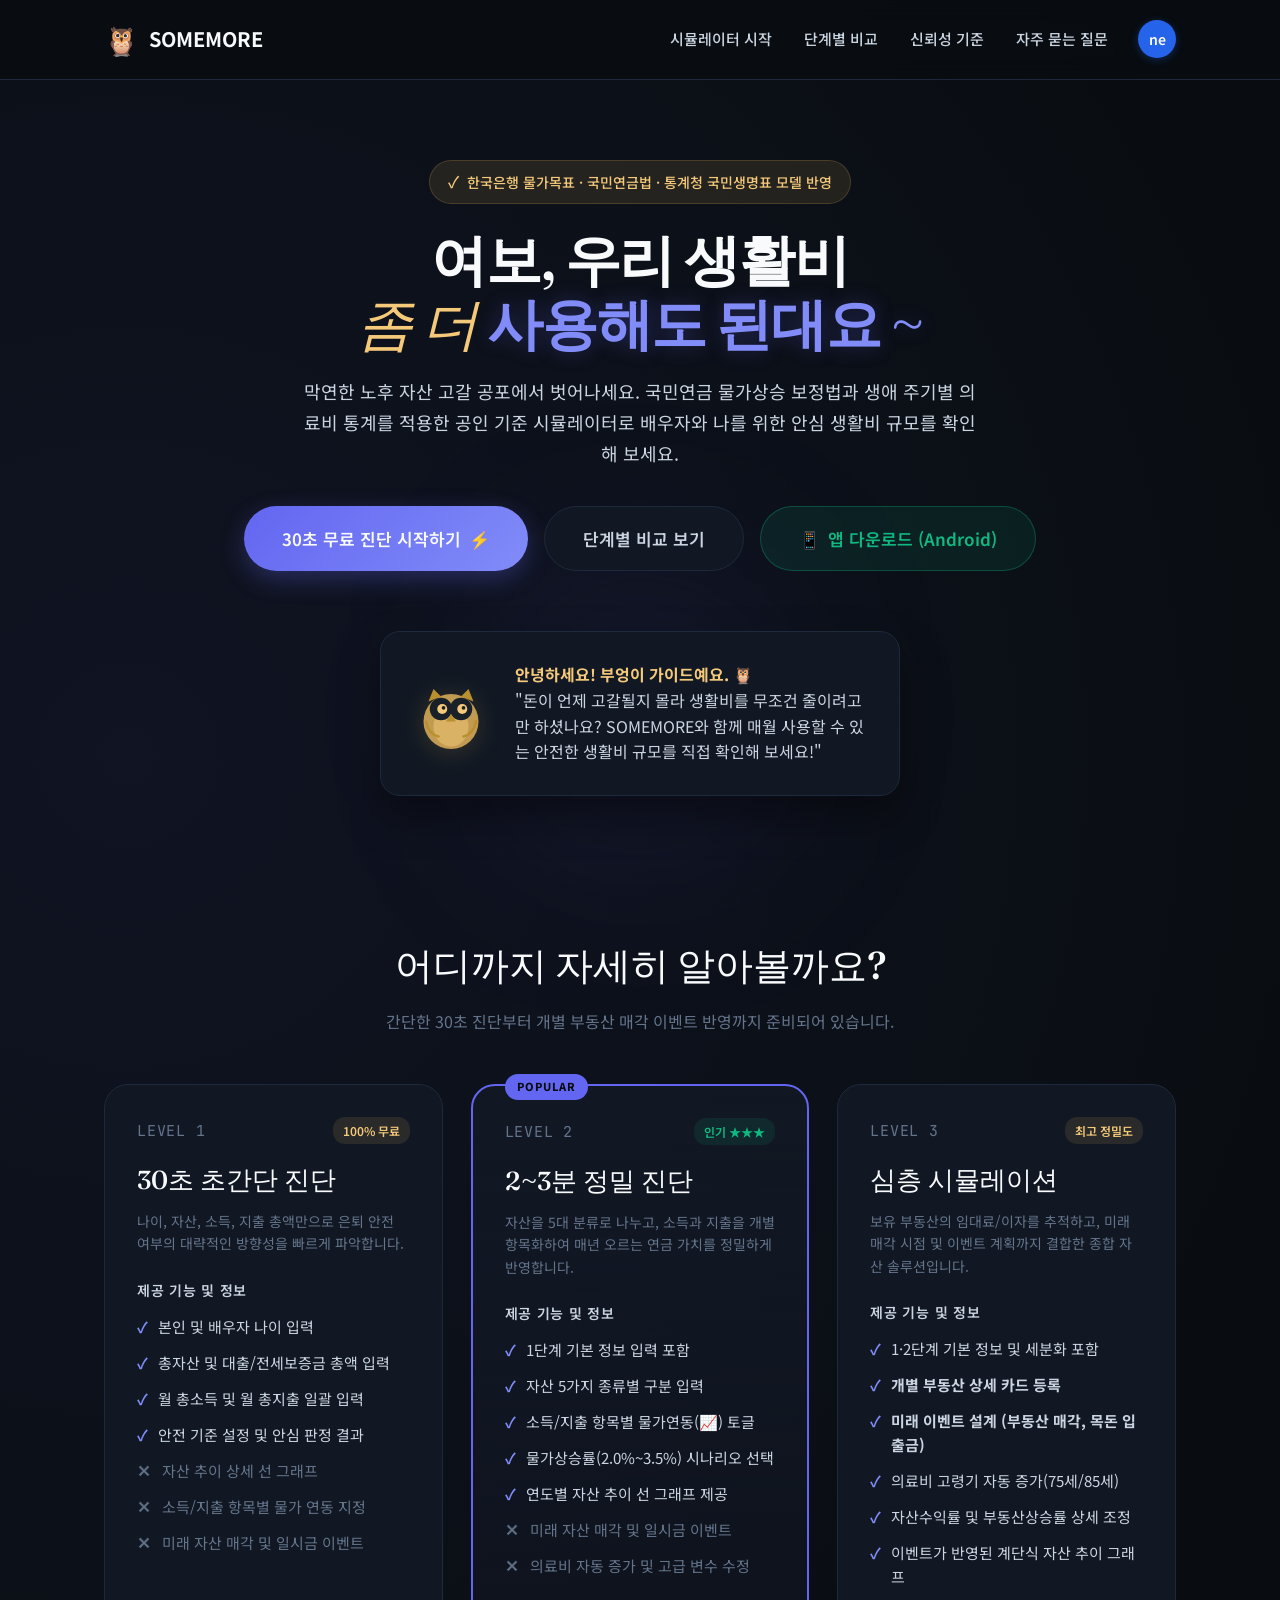
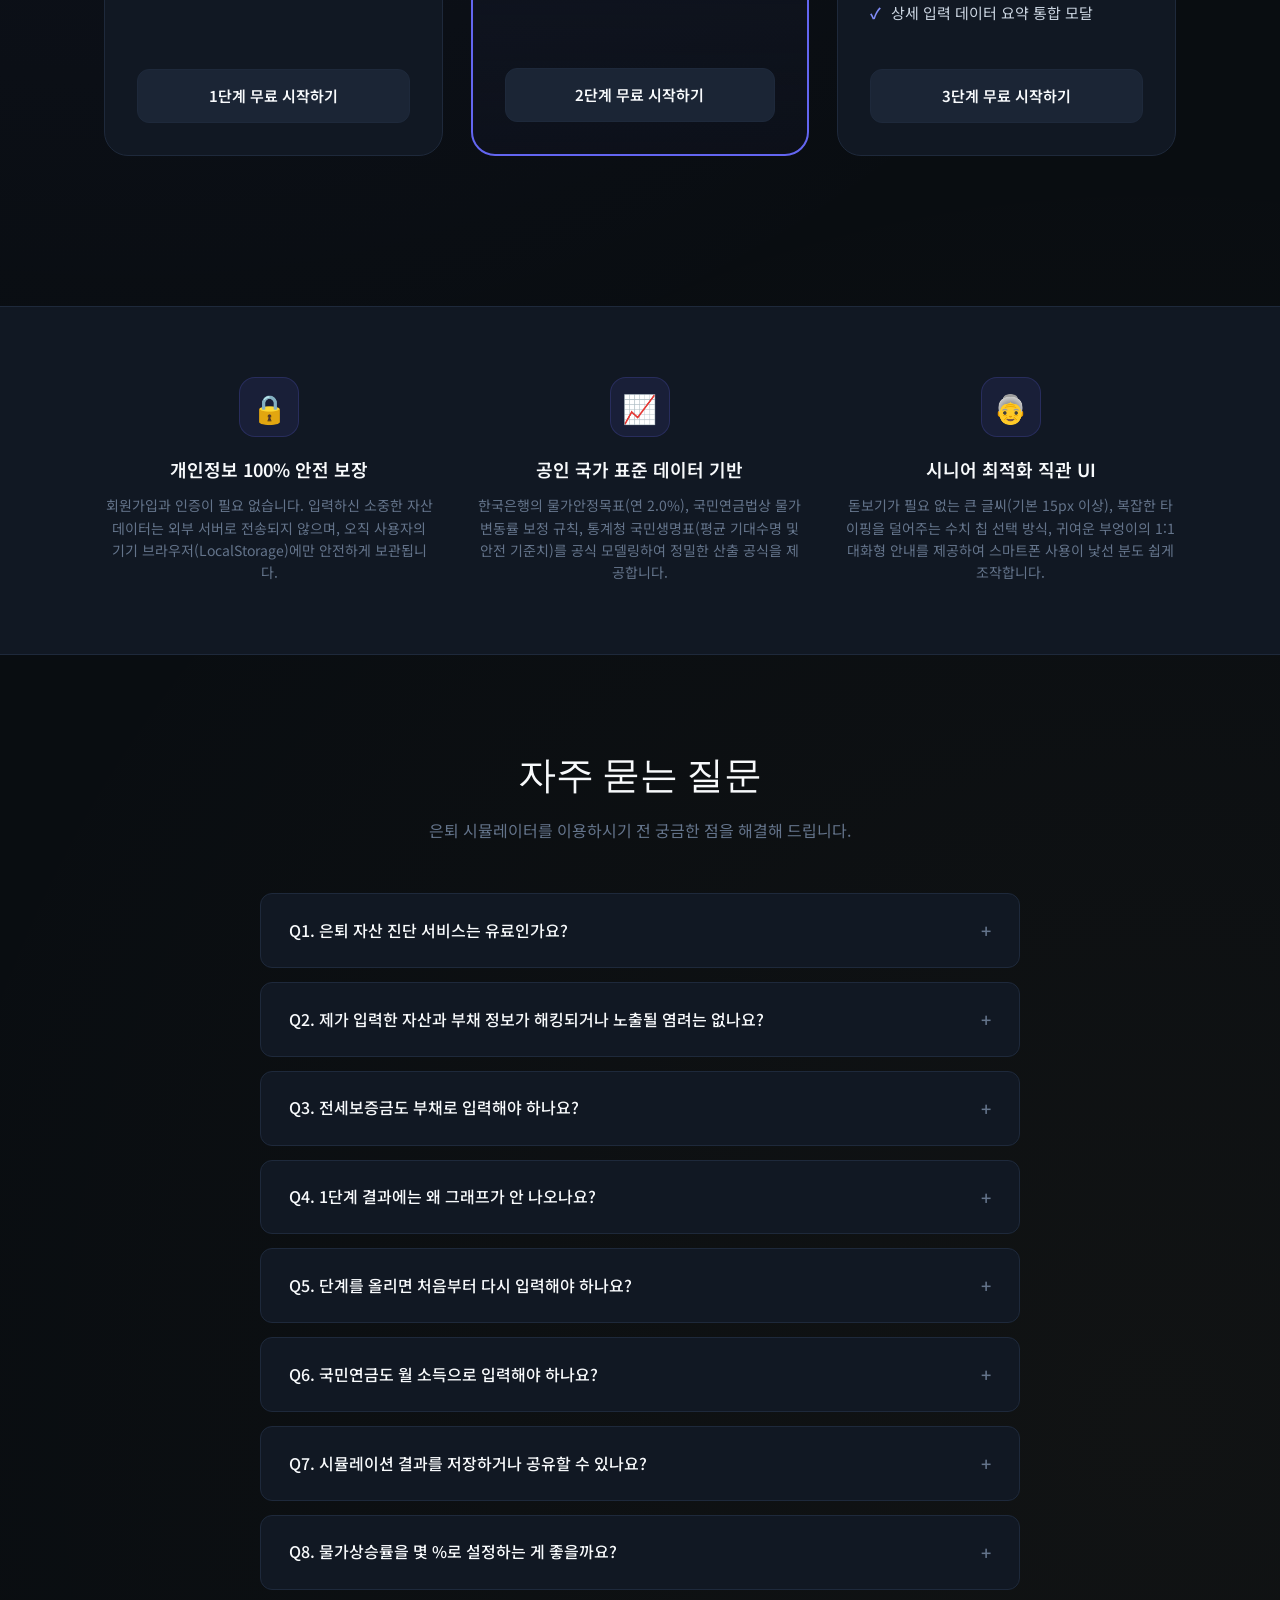
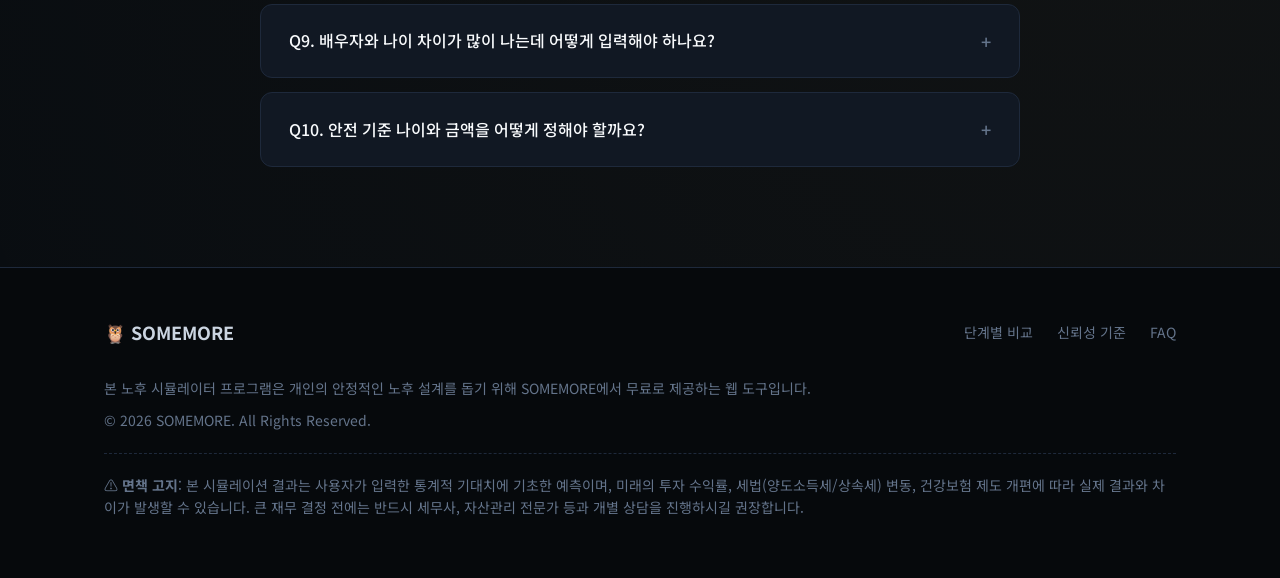
==== index.html @ 6c9f8093 "fix: Fix simulator navigation via postMessage bridge components.html() sandbox blocks allow-top-navi" ====
<!DOCTYPE html>
<html lang="ko">
<head>
  <meta charset="UTF-8">
  <meta name="viewport" content="width=device-width, initial-scale=1.0, user-scalable=yes, minimum-scale=0.5, maximum-scale=5.0">
  <title>🦉 SOMEMORE - 노후 자산 시뮬레이터</title>
  <meta name="description" content="여보! 우리 은퇴 후에 생활비 좀 더 써도 된대요 ~ 30초만에 확인하는 노후 자산 시뮬레이션">

  <!-- Open Graph -->
  <meta property="og:title" content="SOMEMORE - 노후 자산 시뮬레이터" />
  <meta property="og:description" content="여보, 우리 은퇴 후에 생활비 좀 더 써도 된대요 ~ 30초만에 확인하는 안심 노후 설계" />
  <meta property="og:type" content="website" />

  <link rel="stylesheet" href="index.css">
  <style>
    /* 앵커 이동 시 헤더 높이만큼 여백 확보 */
    html {
      scroll-behavior: smooth;
    }
    :target {
      scroll-margin-top: 90px;
    }
    #levels, #trust, #faq {
      scroll-margin-top: 90px;
    }
  </style>
</head>
<body>

  <!-- Header -->
  <header class="header">
    <div class="container" style="width: 100%; display: flex; justify-content: space-between; align-items: center; max-width: 1120px;">
      <a href="/" class="logo-group" target="_parent">
        <span class="logo-owl">🦉</span>
        <span>SOMEMORE</span>
      </a>
      <nav class="nav-links" style="margin-left: auto; margin-right: 30px;">
        <a href="/?page=sim&startLevel=1" class="nav-link" target="_parent">시뮬레이터 시작</a>
        <a href="#levels" class="nav-link scroll-link">단계별 비교</a>
        <a href="#trust" class="nav-link scroll-link">신뢰성 기준</a>
        <a href="#faq" class="nav-link scroll-link">자주 묻는 질문</a>
      </nav>
      <div style="display: flex; align-items: center; gap: 20px;">
        <div id="profileBtn" style="width: 38px; height: 38px; border-radius: 50%; background: #2563eb; color: #fff; display: flex; align-items: center; justify-content: center; font-size: 14px; font-weight: 600; cursor: pointer; box-shadow: 0 2px 8px rgba(37, 99, 235, 0.3);" title="마이페이지">
          <span>ne</span>
        </div>
      </div>
    </div>
  </header>

  <!-- Hero Section -->
  <section class="hero">
    <div class="container">
      <div class="hero-badge">
        <span class="hero-badge-icon">✓</span>
        <span>한국은행 물가목표 · 국민연금법 · 통계청 국민생명표 모델 반영</span>
      </div>
      <h1 class="hero-title">
        여보, 우리 생활비<br>
        <em>좀 더</em> <span class="glow">사용해도 된대요 ~</span>
      </h1>
      <p class="hero-desc">
        막연한 노후 자산 고갈 공포에서 벗어나세요. 국민연금 물가상승 보정법과 생애 주기별 의료비 통계를 적용한 공인 기준 시뮬레이터로 배우자와 나를 위한 안심 생활비 규모를 확인해 보세요.
      </p>
      <div class="hero-actions">
        <a href="/?page=sim&startLevel=1" class="btn-large btn-primary" target="_parent">
          <span>30초 무료 진단 시작하기</span>
          <span>⚡</span>
        </a>
        <a href="#levels" class="btn-large btn-secondary scroll-link">단계별 비교 보기</a>
        <a href="https://github.com/mooja4870-cyber/cgt/raw/master/release/CGT.apk?raw=true"
           class="btn-large btn-apk"
           download="CGT.apk"
           target="_blank">
          <span>📱</span>
          <span>앱 다운로드 (Android)</span>
        </a>
      </div>

      <!-- Owl Assistant Illustration -->
      <div class="hero-owl-wrap">
        <div class="hero-owl-card">
          <svg class="hero-owl-svg" viewBox="0 0 64 64" xmlns="http://www.w3.org/2000/svg">
            <ellipse cx="32" cy="38" rx="22" ry="22" fill="#d4a857" opacity="0.9"/>
            <ellipse cx="32" cy="42" rx="14" ry="16" fill="#f4c97a" opacity="0.5"/>
            <path d="M 14 22 L 18 12 L 24 18 Z" fill="#b8902f"/>
            <path d="M 50 22 L 46 12 L 40 18 Z" fill="#b8902f"/>
            <circle cx="24" cy="28" r="9" fill="#1a2028"/>
            <circle cx="40" cy="28" r="9" fill="#1a2028"/>
            <circle cx="25" cy="28" r="4" fill="#f4c97a"/>
            <circle cx="41" cy="28" r="4" fill="#f4c97a"/>
            <circle cx="26" cy="27" r="1.5" fill="#1a2028"/>
            <circle cx="42" cy="27" r="1.5" fill="#1a2028"/>
            <path d="M 32 32 L 28 38 L 36 38 Z" fill="#b8902f"/>
            <path d="M 12 38 Q 14 48 22 50" fill="none" stroke="#b8902f" stroke-width="2" stroke-linecap="round"/>
            <path d="M 52 38 Q 50 48 42 50" fill="none" stroke="#b8902f" stroke-width="2" stroke-linecap="round"/>
          </svg>
          <div class="hero-owl-bubble">
            <strong>안녕하세요! 부엉이 가이드예요.</strong> 🦉<br>
            "돈이 언제 고갈될지 몰라 생활비를 무조건 줄이려고만 하셨나요? SOMEMORE와 함께 매월 사용할 수 있는 안전한 생활비 규모를 직접 확인해 보세요!"
          </div>
        </div>
      </div>
    </div>
  </section>

  <!-- Level Selection Cards -->
  <section class="levels-section" id="levels" style="padding: 60px 0;">
    <div class="container">
      <div class="section-title">
        <h2>어디까지 자세히 알아볼까요?</h2>
        <p>간단한 30초 진단부터 개별 부동산 매각 이벤트 반영까지 준비되어 있습니다.</p>
      </div>

      <div class="grid-cards">
        <!-- Level 1 Card -->
        <div class="level-card">
          <div class="card-meta">
            <span class="card-level-num">LEVEL 1</span>
            <span class="card-badge-free">100% 무료</span>
          </div>
          <h3 class="card-title">30초 초간단 진단</h3>
          <p class="card-desc">나이, 자산, 소득, 지출 총액만으로 은퇴 안전 여부의 대략적인 방향성을 빠르게 파악합니다.</p>
          <div class="card-feature-title">제공 기능 및 정보</div>
          <ul class="card-features">
            <li>본인 및 배우자 나이 입력</li>
            <li>총자산 및 대출/전세보증금 총액 입력</li>
            <li>월 총소득 및 월 총지출 일괄 입력</li>
            <li>안전 기준 설정 및 안심 판정 결과</li>
            <li class="dim">자산 추이 상세 선 그래프</li>
            <li class="dim">소득/지출 항목별 물가 연동 지정</li>
            <li class="dim">미래 자산 매각 및 일시금 이벤트</li>
          </ul>
          <a href="/?page=sim&startLevel=1" class="card-cta" target="_parent">1단계 무료 시작하기</a>
        </div>

        <!-- Level 2 Card (Featured) -->
        <div class="level-card featured">
          <div class="card-meta">
            <span class="card-level-num">LEVEL 2</span>
            <span class="card-badge-proof">인기 ★★★</span>
          </div>
          <h3 class="card-title">2~3분 정밀 진단</h3>
          <p class="card-desc">자산을 5대 분류로 나누고, 소득과 지출을 개별 항목화하여 매년 오르는 연금 가치를 정밀하게 반영합니다.</p>
          <div class="card-feature-title">제공 기능 및 정보</div>
          <ul class="card-features">
            <li>1단계 기본 정보 입력 포함</li>
            <li>자산 5가지 종류별 구분 입력</li>
            <li>소득/지출 항목별 물가연동(📈) 토글</li>
            <li>물가상승률(2.0%~3.5%) 시나리오 선택</li>
            <li>연도별 자산 추이 선 그래프 제공</li>
            <li class="dim">미래 자산 매각 및 일시금 이벤트</li>
            <li class="dim">의료비 자동 증가 및 고급 변수 수정</li>
          </ul>
          <a href="/?page=sim&startLevel=2" class="card-cta" target="_parent">2단계 무료 시작하기</a>
        </div>

        <!-- Level 3 Card -->
        <div class="level-card">
          <div class="card-meta">
            <span class="card-level-num">LEVEL 3</span>
            <span class="card-badge-free">최고 정밀도</span>
          </div>
          <h3 class="card-title">심층 시뮬레이션</h3>
          <p class="card-desc">보유 부동산의 임대료/이자를 추적하고, 미래 매각 시점 및 이벤트 계획까지 결합한 종합 자산 솔루션입니다.</p>
          <div class="card-feature-title">제공 기능 및 정보</div>
          <ul class="card-features">
            <li>1·2단계 기본 정보 및 세분화 포함</li>
            <li><strong>개별 부동산 상세 카드 등록</strong></li>
            <li><strong>미래 이벤트 설계 (부동산 매각, 목돈 입출금)</strong></li>
            <li>의료비 고령기 자동 증가(75세/85세)</li>
            <li>자산수익률 및 부동산상승률 상세 조정</li>
            <li>이벤트가 반영된 계단식 자산 추이 그래프</li>
            <li>상세 입력 데이터 요약 통합 모달</li>
          </ul>
          <a href="/?page=sim&startLevel=3" class="card-cta" target="_parent">3단계 무료 시작하기</a>
        </div>
      </div>
    </div>
  </section>

  <!-- Trust Features Section -->
  <section class="trust-section" id="trust">
    <div class="container">
      <div class="trust-grid">
        <div class="trust-item">
          <div class="trust-icon-box">🔒</div>
          <h3>개인정보 100% 안전 보장</h3>
          <p>
            회원가입과 인증이 필요 없습니다. 입력하신 소중한 자산 데이터는 외부 서버로 전송되지 않으며, 오직 사용자의 기기 브라우저(LocalStorage)에만 안전하게 보관됩니다.
          </p>
        </div>
        <div class="trust-item">
          <div class="trust-icon-box">📈</div>
          <h3>공인 국가 표준 데이터 기반</h3>
          <p>
            한국은행의 물가안정목표(연 2.0%), 국민연금법상 물가변동률 보정 규칙, 통계청 국민생명표(평균 기대수명 및 안전 기준치)를 공식 모델링하여 정밀한 산출 공식을 제공합니다.
          </p>
        </div>
        <div class="trust-item">
          <div class="trust-icon-box">👵</div>
          <h3>시니어 최적화 직관 UI</h3>
          <p>
            돋보기가 필요 없는 큰 글씨(기본 15px 이상), 복잡한 타이핑을 덜어주는 수치 칩 선택 방식, 귀여운 부엉이의 1:1 대화형 안내를 제공하여 스마트폰 사용이 낯선 분도 쉽게 조작합니다.
          </p>
        </div>
      </div>
    </div>
  </section>

  <!-- FAQ Section -->
  <section class="faq-section" id="faq">
    <div class="container">
      <div class="section-title">
        <h2>자주 묻는 질문</h2>
        <p>은퇴 시뮬레이터를 이용하시기 전 궁금한 점을 해결해 드립니다.</p>
      </div>

      <div class="faq-list">

        <!-- FAQ 1 -->
        <div class="faq-item">
          <div class="faq-question">
            <span>Q1. 은퇴 자산 진단 서비스는 유료인가요?</span>
            <span class="faq-icon">+</span>
          </div>
          <div class="faq-answer">
            SOMEMORE의 시뮬레이터 서비스(1단계, 2단계, 3단계)는 <strong>100% 무료</strong>로 제공됩니다. 광고 노출을 최소화하여 시니어 세대가 편안하게 노후를 가늠해 보실 수 있도록 기획되었습니다.
          </div>
        </div>

        <!-- FAQ 2 -->
        <div class="faq-item">
          <div class="faq-question">
            <span>Q2. 제가 입력한 자산과 부채 정보가 해킹되거나 노출될 염려는 없나요?</span>
            <span class="faq-icon">+</span>
          </div>
          <div class="faq-answer">
            본 서비스는 <strong>서버가 없는 순수 브라우저 연동 방식</strong>입니다. 사용자가 입력한 자산 규모, 나이, 부채는 개발사나 외부 데이터베이스에 일절 전송되지 않으며, 사용자 브라우저의 내부 저장소(localStorage)에 격리 저장됩니다. 개인정보 수집 행위가 차단되어 안심하고 이용하셔도 됩니다.
          </div>
        </div>

        <!-- FAQ 3 -->
        <div class="faq-item">
          <div class="faq-question">
            <span>Q3. 전세보증금도 부채로 입력해야 하나요?</span>
            <span class="faq-icon">+</span>
          </div>
          <div class="faq-answer">
            네, 그렇습니다. 세입자에게 언젠가 돌려줘야 할 전세보증금은 은퇴 시점에 반드시 갚아야 할 <strong>'부채'</strong>로 분류해야 미래의 여유자금이 과대계산되는 오류를 막을 수 있습니다. 1단계 부채란 또는 3단계 부동산 카드에 보증금 규모를 꼭 기재해 주세요.
          </div>
        </div>

        <!-- FAQ 4 -->
        <div class="faq-item">
          <div class="faq-question">
            <span>Q4. 1단계 결과에는 왜 그래프가 안 나오나요?</span>
            <span class="faq-icon">+</span>
          </div>
          <div class="faq-answer">
            1단계(초간단 진단)는 사용자의 자산 세부 구조(부동산 비율, 주식 여부 등)와 개별 연금 가치를 모른 채 대략적인 평균 비율로 연산하므로, 긴 기간의 연도별 자산 변동 그래프를 제공할 경우 정보 오해 소지가 큽니다. 보다 정확한 흐름을 차트로 보시려면 <strong>2단계(정밀) 또는 3단계(심층)</strong>로 이어서 진단하시길 적극 권장합니다.
          </div>
        </div>

        <!-- FAQ 5 -->
        <div class="faq-item">
          <div class="faq-question">
            <span>Q5. 단계를 올리면 처음부터 다시 입력해야 하나요?</span>
            <span class="faq-icon">+</span>
          </div>
          <div class="faq-answer">
            아닙니다. 1단계에서 입력한 나이·자산·소득·지출 정보는 2단계로 이어갈 때 자동으로 이어받아 채워집니다. 2단계에서 추가한 자산 분류·항목별 소득/지출 정보도 3단계로 이어갈 때 그대로 유지됩니다. 처음부터 다시 시작하지 않아도 되니 부담 없이 단계를 올려 더 정밀하게 진단해 보세요.
          </div>
        </div>

        <!-- FAQ 6 -->
        <div class="faq-item">
          <div class="faq-question">
            <span>Q6. 국민연금도 월 소득으로 입력해야 하나요?</span>
            <span class="faq-icon">+</span>
          </div>
          <div class="faq-answer">
            네, 반드시 포함해 주세요. 국민연금은 물가상승률에 연동되어 매년 조금씩 오르는 가장 안정적인 은퇴 소득입니다. 2단계부터는 소득 항목별로 <strong>물가 연동 여부(📈 토글)</strong>를 따로 지정할 수 있으니, 국민연금 항목에 연동을 켜두시면 더욱 현실적인 결과를 얻을 수 있습니다.
          </div>
        </div>

        <!-- FAQ 7 -->
        <div class="faq-item">
          <div class="faq-question">
            <span>Q7. 시뮬레이션 결과를 저장하거나 공유할 수 있나요?</span>
            <span class="faq-icon">+</span>
          </div>
          <div class="faq-answer">
            입력한 데이터는 사용 중인 기기의 브라우저에 자동 저장되므로, 앱을 닫고 다시 열어도 <strong>이어서 하기</strong> 기능으로 결과를 다시 볼 수 있습니다. 다른 기기나 배우자와 공유하려면 해당 기기의 브라우저에서 처음부터 동일하게 입력하셔야 합니다. PDF 내보내기 기능은 현재 개발 중입니다.
          </div>
        </div>

        <!-- FAQ 8 -->
        <div class="faq-item">
          <div class="faq-question">
            <span>Q8. 물가상승률을 몇 %로 설정하는 게 좋을까요?</span>
            <span class="faq-icon">+</span>
          </div>
          <div class="faq-answer">
            한국은행의 공식 물가안정목표는 <strong>연 2.0%</strong>입니다. 보수적으로 판단하고 싶다면 2.5~3.0%를 권장합니다. 최근 5년 평균 소비자물가 상승률이 3%를 넘는 해도 있었으므로, '안심 시나리오'는 2.0%, '위험 시나리오'는 3.0~3.5%로 두 번 비교해 보시는 것이 가장 좋습니다.
          </div>
        </div>

        <!-- FAQ 9 -->
        <div class="faq-item">
          <div class="faq-question">
            <span>Q9. 배우자와 나이 차이가 많이 나는데 어떻게 입력해야 하나요?</span>
            <span class="faq-icon">+</span>
          </div>
          <div class="faq-answer">
            1단계 입력 시 <strong>본인 나이</strong>와 <strong>배우자 나이</strong>를 각각 입력하시면 됩니다. 시뮬레이터는 두 분 중 더 오래 생존하는 쪽을 기준으로 자산 고갈 시점을 계산하므로, 나이 차이가 큰 경우에도 올바른 결과를 제공합니다. 안전 기준 나이도 배우자가 더 젊다면 조금 더 높게(예: 100세 이상) 설정해 두시길 권장합니다.
          </div>
        </div>

        <!-- FAQ 10 -->
        <div class="faq-item">
          <div class="faq-question">
            <span>Q10. 안전 기준 나이와 금액을 어떻게 정해야 할까요?</span>
            <span class="faq-icon">+</span>
          </div>
          <div class="faq-answer">
            <strong>안전 기준 나이</strong>는 "이 나이까지는 자산이 남아있어야 마음이 편하다"는 심리적 기준선입니다. 통계청 기준 한국 남성 기대수명 83세, 여성 87세를 감안하면 95~100세로 설정하는 것이 보수적으로 안전합니다. <strong>안전 기준 금액</strong>은 '지금 기준으로 그 나이에 최소 이 정도는 남아있어야 안심된다'는 금액입니다. 예상 의료비·간병비를 감안해 최소 3~5억 원을 추천드립니다.
          </div>
        </div>

      </div>
    </div>
  </section>

  <!-- Footer -->
  <footer class="footer">
    <div class="container">
      <div class="footer-top">
        <div class="footer-logo">🦉 SOMEMORE</div>
        <div class="footer-links">
          <a href="#levels" class="scroll-link">단계별 비교</a>
          <a href="#trust" class="scroll-link">신뢰성 기준</a>
          <a href="#faq" class="scroll-link">FAQ</a>
        </div>
      </div>
      <div class="footer-info">
        <p>본 노후 시뮬레이터 프로그램은 개인의 안정적인 노후 설계를 돕기 위해 SOMEMORE에서 무료로 제공하는 웹 도구입니다.</p>
        <p>© 2026 SOMEMORE. All Rights Reserved.</p>
      </div>
      <div class="footer-disclaimer">
        ⚠️ <strong>면책 고지</strong>: 본 시뮬레이션 결과는 사용자가 입력한 통계적 기대치에 기초한 예측이며, 미래의 투자 수익률, 세법(양도소득세/상속세) 변동, 건강보험 제도 개편에 따라 실제 결과와 차이가 발생할 수 있습니다. 큰 재무 결정 전에는 반드시 세무사, 자산관리 전문가 등과 개별 상담을 진행하시길 권장합니다.
      </div>
    </div>
  </footer>

  <script>
    // ── 앵커 스크롤 (iframe 내부에서도 작동) ──
    document.querySelectorAll('.scroll-link').forEach(link => {
      link.addEventListener('click', function(e) {
        const href = this.getAttribute('href');
        if (href && href.startsWith('#')) {
          e.preventDefault();
          const target = document.querySelector(href);
          if (target) {
            target.scrollIntoView({ behavior: 'smooth', block: 'start' });
          }
        }
      });
    });

    // ── FAQ 아코디언 ──
    document.querySelectorAll('.faq-question').forEach(question => {
      question.addEventListener('click', () => {
        const item = question.parentElement;
        const isActive = item.classList.contains('active');
        document.querySelectorAll('.faq-item').forEach(i => i.classList.remove('active'));
        if (!isActive) item.classList.add('active');
      });
    });

    // ── Toast 알림 ──
    function showToast(message) {
      let toast = document.getElementById('customToast');
      if (!toast) {
        toast = document.createElement('div');
        toast.id = 'customToast';
        Object.assign(toast.style, {
          position: 'fixed', bottom: '24px', left: '50%',
          transform: 'translateX(-50%) translateY(100px)',
          background: 'rgba(26, 32, 40, 0.95)',
          border: '1px solid #d4a857', color: '#e8ecef',
          padding: '12px 24px', borderRadius: '30px',
          fontSize: '15px', fontWeight: '500', zIndex: '9999',
          boxShadow: '0 8px 32px rgba(0,0,0,0.5)',
          transition: 'transform 0.3s cubic-bezier(0.175,0.885,0.32,1.275), opacity 0.3s ease',
          opacity: '0', pointerEvents: 'none',
          display: 'flex', alignItems: 'center', gap: '8px'
        });
        toast.innerHTML = '<span>🦉</span><span id="toastMsg"></span>';
        document.body.appendChild(toast);
      }
      document.getElementById('toastMsg').innerText = message;
      toast.style.opacity = '1';
      toast.style.transform = 'translateX(-50%) translateY(0)';
      clearTimeout(toast._tid);
      toast._tid = setTimeout(() => {
        toast.style.opacity = '0';
        toast.style.transform = 'translateX(-50%) translateY(100px)';
      }, 2500);
    }

    document.getElementById('profileBtn').addEventListener('click', () => {
      showToast('마이페이지 서비스 준비 중입니다! 🦉');
    });

    // ── Streamlit iframe 내비게이션: postMessage 브릿지 ──
    // components.html() 샌드박스에 allow-top-navigation 이 없어
    // window.parent.location.href / target="_parent" 모두 차단됨.
    // postMessage 는 샌드박스와 무관하게 부모 프레임으로 전달 가능.
    // app.py 에 listener 가 등록되어 있어 메시지 수신 시 window.location.href 변경.
    document.querySelectorAll('a[target="_parent"]').forEach(link => {
      link.addEventListener('click', function(e) {
        e.preventDefault();
        const url = this.getAttribute('href');
        window.parent.postMessage({ type: 'somemore_navigate', url: url }, '*');
      });
    });
  </script>
</body>
</html>
---- index.css ----
@import url('https://fonts.googleapis.com/css2?family=Fraunces:opsz,wght@9..144,300;9..144,400;9..144,500;9..144,600;9..144,700&family=JetBrains+Mono:wght@400;500;600&family=Noto+Sans+KR:wght@300;400;500;600;700&family=Outfit:wght@300;400;500;600;700;800&display=swap');

:root {
  --bg: #090d11;
  --bg-card: #111823;
  --bg-elevated: #1b2535;
  --bg-input: #243044;
  --border: #1e293b;
  --border-focus: #6366f1;
  
  --ink: #f8fafc;
  --ink-dim: #cbd5e1;
  --ink-faint: #64748b;
  
  --indigo: #6366f1;
  --indigo-light: #818cf8;
  --indigo-soft: rgba(99, 102, 241, 0.1);
  --indigo-glowing: rgba(99, 102, 241, 0.25);
  
  --gold: #d4a857;
  --gold-bright: #f4c97a;
  --gold-soft: rgba(212, 168, 87, 0.12);
  
  --green: #10b981;
  --green-soft: rgba(16, 185, 129, 0.1);
  --red: #ef4444;
  
  --font-sans: 'Noto Sans KR', 'Outfit', sans-serif;
  --font-serif: 'Fraunces', serif;
  --font-mono: 'JetBrains Mono', monospace;
}

* {
  box-sizing: border-box;
  margin: 0;
  padding: 0;
}

body {
  font-family: var(--font-sans);
  background-color: var(--bg);
  color: var(--ink);
  line-height: 1.6;
  overflow-x: hidden;
  background-image:
    radial-gradient(circle at 10% 20%, rgba(99, 102, 241, 0.08) 0%, transparent 40%),
    radial-gradient(circle at 90% 80%, rgba(212, 168, 87, 0.04) 0%, transparent 40%);
}

a {
  color: inherit;
  text-decoration: none;
}

/* === Layout === */
.container {
  max-width: 1120px;
  margin: 0 auto;
  padding: 0 24px;
}

/* === Header === */
.header {
  height: 80px;
  display: flex;
  align-items: center;
  justify-content: space-between;
  border-bottom: 1px solid var(--border);
  position: sticky;
  top: 0;
  background-color: rgba(9, 13, 17, 0.8);
  backdrop-filter: blur(12px);
  z-index: 100;
  transition: all 0.3s;
}

.logo-group {
  display: flex;
  align-items: center;
  gap: 10px;
  font-weight: 700;
  font-size: 20px;
  font-family: var(--font-sans);
  color: var(--ink);
}

.logo-owl {
  font-size: 28px;
  display: inline-block;
  animation: float 3s ease-in-out infinite;
}

@keyframes float {
  0%, 100% { transform: translateY(0); }
  50% { transform: translateY(-4px); }
}

.nav-links {
  display: flex;
  gap: 32px;
}

.nav-link {
  font-size: 15px;
  font-weight: 500;
  color: var(--ink-dim);
  transition: color 0.2s;
}

.nav-link:hover {
  color: var(--indigo-light);
}

.header-cta {
  background: var(--indigo-soft);
  color: var(--indigo-light);
  border: 1px solid rgba(99, 102, 241, 0.3);
  padding: 10px 20px;
  border-radius: 30px;
  font-size: 14px;
  font-weight: 600;
  transition: all 0.2s;
}

.header-cta:hover {
  background: var(--indigo);
  color: var(--bg);
  box-shadow: 0 0 16px var(--indigo-glowing);
}

/* === Hero Section === */
.hero {
  padding: 80px 0;
  text-align: center;
  position: relative;
}

.hero-badge {
  display: inline-flex;
  align-items: center;
  gap: 8px;
  background: var(--gold-soft);
  border: 1px solid rgba(212, 168, 87, 0.2);
  color: var(--gold-bright);
  padding: 8px 18px;
  border-radius: 30px;
  font-size: 14px;
  font-weight: 500;
  margin-bottom: 24px;
  animation: fadeInUp 0.6s ease;
}

.hero-badge-icon {
  font-size: 16px;
}

.hero-title {
  font-family: var(--font-serif);
  font-size: 56px;
  font-weight: 600;
  line-height: 1.15;
  letter-spacing: -0.02em;
  margin-bottom: 20px;
  animation: fadeInUp 0.7s ease;
}

.hero-title em {
  font-style: italic;
  font-weight: 300;
  color: var(--gold-bright);
}

.hero-title span.glow {
  color: var(--indigo-light);
  text-shadow: 0 0 20px rgba(99, 102, 241, 0.3);
}

.hero-desc {
  font-size: 18px;
  color: var(--ink-dim);
  max-width: 680px;
  margin: 0 auto 38px;
  line-height: 1.7;
  animation: fadeInUp 0.8s ease;
}

.hero-actions {
  display: flex;
  justify-content: center;
  gap: 16px;
  animation: fadeInUp 0.9s ease;
}

.btn-large {
  padding: 18px 38px;
  border-radius: 40px;
  font-size: 17px;
  font-weight: 600;
  cursor: pointer;
  transition: all 0.3s;
  display: inline-flex;
  align-items: center;
  gap: 8px;
}

.btn-primary {
  background: linear-gradient(135deg, var(--indigo), var(--indigo-light));
  color: var(--ink);
  border: none;
  box-shadow: 0 8px 24px rgba(99, 102, 241, 0.3);
}

.btn-primary:hover {
  transform: translateY(-2px);
  box-shadow: 0 12px 32px rgba(99, 102, 241, 0.45);
}

.btn-apk {
  background: var(--green-soft);
  border: 1px solid rgba(16, 185, 129, 0.3);
  color: var(--green);
}

.btn-apk:hover {
  background: var(--green);
  border-color: var(--green);
  color: var(--bg);
  transform: translateY(-2px);
  box-shadow: 0 8px 24px rgba(16, 185, 129, 0.3);
}

.btn-secondary {
  background: var(--bg-card);
  border: 1px solid var(--border);
  color: var(--ink-dim);
}

.btn-secondary:hover {
  border-color: var(--ink-dim);
  color: var(--ink);
  background: var(--bg-elevated);
}

/* === Owl Illustration === */
.hero-owl-wrap {
  margin-top: 60px;
  display: flex;
  justify-content: center;
  position: relative;
  animation: fadeInUp 1s ease;
}

.hero-owl-wrap::before {
  content: '';
  position: absolute;
  width: 280px;
  height: 280px;
  background: var(--indigo-soft);
  filter: blur(100px);
  border-radius: 50%;
  z-index: -1;
  top: 50%;
  left: 50%;
  transform: translate(-50%, -50%);
}

.hero-owl-card {
  background: var(--bg-card);
  border: 1px solid var(--border);
  padding: 30px;
  border-radius: 20px;
  display: flex;
  align-items: center;
  gap: 24px;
  max-width: 520px;
  box-shadow: 0 20px 40px rgba(0,0,0,0.4);
  text-align: left;
}

.hero-owl-svg {
  width: 80px;
  height: 80px;
  flex-shrink: 0;
  filter: drop-shadow(0 4px 12px rgba(212, 168, 87, 0.2));
}

.hero-owl-bubble {
  font-size: 16px;
  color: var(--ink-dim);
  line-height: 1.6;
}

.hero-owl-bubble strong {
  color: var(--gold-bright);
}

/* === Level Selection Cards === */
.section-title {
  text-align: center;
  margin-bottom: 50px;
}

.section-title h2 {
  font-family: var(--font-serif);
  font-size: 38px;
  font-weight: 500;
  margin-bottom: 12px;
}

.section-title p {
  color: var(--ink-faint);
  font-size: 16px;
}

.grid-cards {
  display: grid;
  grid-template-columns: repeat(3, 1fr);
  gap: 28px;
  margin-bottom: 90px;
}

.level-card {
  background: var(--bg-card);
  border: 1px solid var(--border);
  border-radius: 24px;
  padding: 32px;
  display: flex;
  flex-direction: column;
  position: relative;
  transition: all 0.3s;
}

.level-card:hover {
  transform: translateY(-8px);
  border-color: var(--indigo-light);
  box-shadow: 0 20px 40px rgba(99,102,241,0.1);
}

.level-card.featured {
  border: 2px solid var(--indigo);
  background: linear-gradient(180deg, var(--bg-card) 0%, rgba(99, 102, 241, 0.03) 100%);
}

.level-card.featured::before {
  content: 'POPULAR';
  position: absolute;
  top: -12px;
  left: 32px;
  background: var(--indigo);
  color: var(--bg);
  font-size: 11px;
  font-weight: 800;
  letter-spacing: 0.1em;
  padding: 4px 12px;
  border-radius: 20px;
}

.card-meta {
  display: flex;
  justify-content: space-between;
  align-items: center;
  margin-bottom: 16px;
}

.card-badge-proof {
  background: var(--green-soft);
  color: var(--green);
  font-size: 12px;
  font-weight: 600;
  padding: 4px 10px;
  border-radius: 12px;
}

.card-badge-free {
  background: var(--gold-soft);
  color: var(--gold-bright);
  font-size: 12px;
  font-weight: 600;
  padding: 4px 10px;
  border-radius: 12px;
}

.card-level-num {
  font-family: var(--font-mono);
  font-size: 15px;
  color: var(--ink-faint);
  letter-spacing: 0.05em;
}

.card-title {
  font-family: var(--font-serif);
  font-size: 26px;
  font-weight: 500;
  margin-bottom: 8px;
}

.card-desc {
  font-size: 14px;
  color: var(--ink-faint);
  margin-bottom: 24px;
  min-height: 44px;
}

.card-feature-title {
  font-size: 14px;
  font-weight: 600;
  color: var(--ink-dim);
  margin-bottom: 14px;
  text-transform: uppercase;
  letter-spacing: 0.05em;
}

.card-features {
  list-style: none;
  margin-bottom: 32px;
  flex: 1;
}

.card-features li {
  font-size: 15px;
  color: var(--ink-dim);
  margin-bottom: 12px;
  display: flex;
  align-items: flex-start;
  gap: 10px;
}

.card-features li::before {
  content: '✓';
  color: var(--indigo-light);
  font-weight: bold;
}

.card-features li.dim {
  color: var(--ink-faint);
}

.card-features li.dim::before {
  content: '✕';
  color: var(--ink-faint);
  font-weight: normal;
}

.card-cta {
  display: block;
  width: 100%;
  padding: 14px;
  border-radius: 12px;
  border: 1px solid var(--border);
  background: var(--bg-elevated);
  color: var(--ink);
  font-size: 15px;
  font-weight: 600;
  cursor: pointer;
  transition: all 0.2s;
  text-align: center;
}

.level-card:hover .card-cta {
  background: var(--indigo);
  border-color: var(--indigo);
  color: var(--bg);
  box-shadow: 0 6px 16px var(--indigo-glowing);
}

/* === Trust Features Section === */
.trust-section {
  background: var(--bg-card);
  border-top: 1px solid var(--border);
  border-bottom: 1px solid var(--border);
  padding: 70px 0;
  margin-bottom: 90px;
}

.trust-grid {
  display: grid;
  grid-template-columns: repeat(3, 1fr);
  gap: 40px;
}

.trust-item {
  text-align: center;
}

.trust-icon-box {
  width: 60px;
  height: 60px;
  border-radius: 16px;
  background: var(--indigo-soft);
  border: 1px solid rgba(99, 102, 241, 0.2);
  display: inline-flex;
  align-items: center;
  justify-content: center;
  font-size: 28px;
  margin-bottom: 18px;
  color: var(--indigo-light);
}

.trust-item h3 {
  font-size: 18px;
  font-weight: 600;
  margin-bottom: 10px;
  color: var(--ink);
}

.trust-item p {
  font-size: 14px;
  color: var(--ink-faint);
  line-height: 1.6;
}

/* === FAQ Section === */
.faq-section {
  margin-bottom: 100px;
}

.faq-list {
  max-width: 760px;
  margin: 0 auto;
}

.faq-item {
  background: var(--bg-card);
  border: 1px solid var(--border);
  border-radius: 12px;
  margin-bottom: 14px;
  overflow: hidden;
  transition: all 0.2s;
}

.faq-question {
  padding: 22px 28px;
  font-size: 16px;
  font-weight: 500;
  display: flex;
  justify-content: space-between;
  align-items: center;
  cursor: pointer;
  user-select: none;
}

.faq-question:hover {
  background: var(--bg-elevated);
}

.faq-answer {
  padding: 0 28px 22px;
  font-size: 15px;
  color: var(--ink-dim);
  line-height: 1.65;
  display: none;
  border-top: 1px dashed var(--border);
  padding-top: 18px;
}

.faq-icon {
  font-size: 18px;
  color: var(--ink-faint);
  transition: transform 0.2s;
}

.faq-item.active .faq-icon {
  transform: rotate(45deg);
  color: var(--indigo-light);
}

.faq-item.active .faq-answer {
  display: block;
}

/* === Footer === */
.footer {
  border-top: 1px solid var(--border);
  padding: 50px 0 60px;
  background: #06090c;
  font-size: 14px;
  color: var(--ink-faint);
}

.footer-top {
  display: flex;
  justify-content: space-between;
  margin-bottom: 30px;
  align-items: center;
}

.footer-logo {
  font-weight: 700;
  font-size: 18px;
  color: var(--ink-dim);
}

.footer-links {
  display: flex;
  gap: 24px;
}

.footer-links a:hover {
  color: var(--ink-dim);
}

.footer-info {
  line-height: 1.7;
}

.footer-info p {
  margin-bottom: 8px;
}

.footer-disclaimer {
  margin-top: 20px;
  border-top: 1px dashed var(--border);
  padding-top: 20px;
  line-height: 1.6;
}

/* === Animations === */
@keyframes fadeInUp {
  from {
    opacity: 0;
    transform: translateY(20px);
  }
  to {
    opacity: 1;
    transform: translateY(0);
  }
}

/* === Responsive === */
@media (max-width: 960px) {
  .grid-cards {
    grid-template-columns: 1fr;
    max-width: 500px;
    margin: 0 auto 60px;
    gap: 24px;
  }
  .trust-grid {
    grid-template-columns: 1fr;
    gap: 30px;
  }
  .hero-title {
    font-size: 42px;
  }
}

@media (max-width: 600px) {
  .header {
    height: 70px;
  }
  .nav-links {
    display: none;
  }
  .hero-title {
    font-size: 34px;
  }
  .hero-desc {
    font-size: 16px;
  }
  .hero-actions {
    flex-direction: column;
    align-items: center;
  }
  .btn-large {
    width: 100%;
    justify-content: center;
  }
  .hero-owl-card {
    flex-direction: column;
    text-align: center;
    padding: 24px;
  }
}
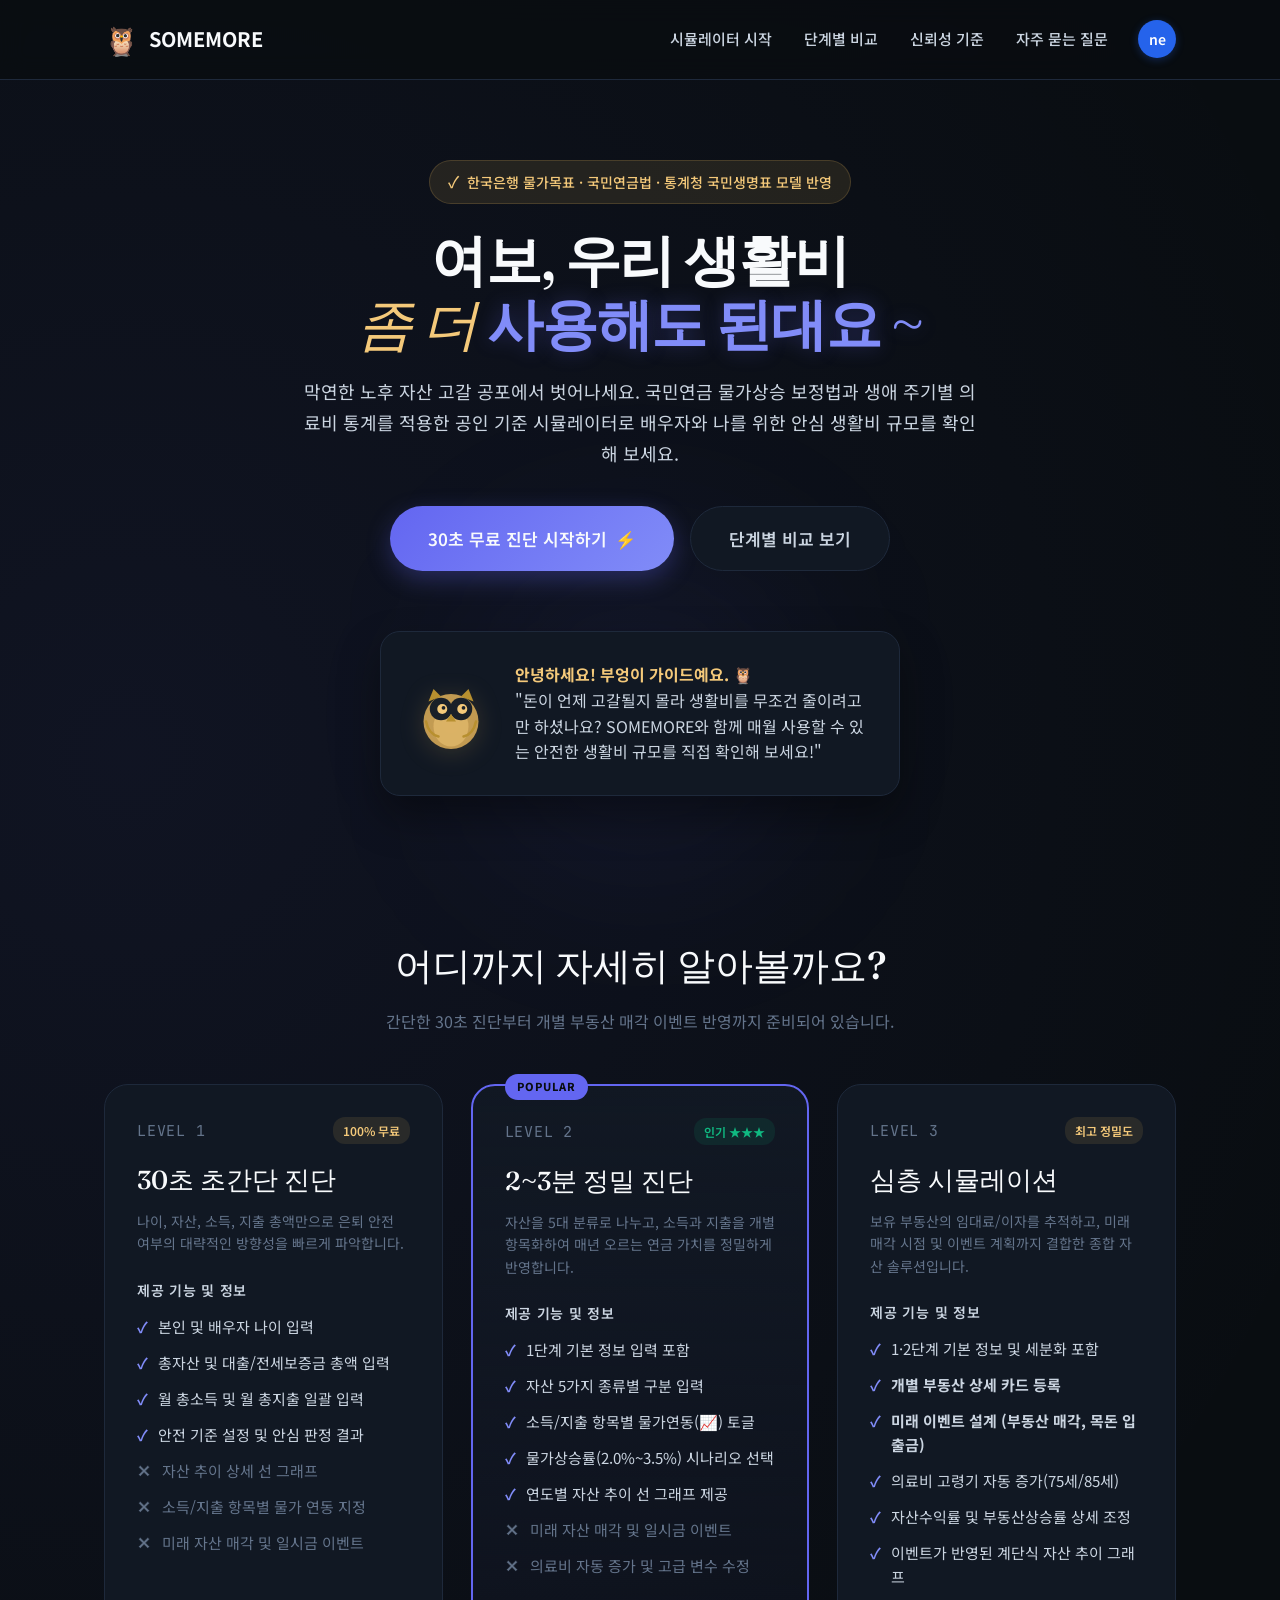
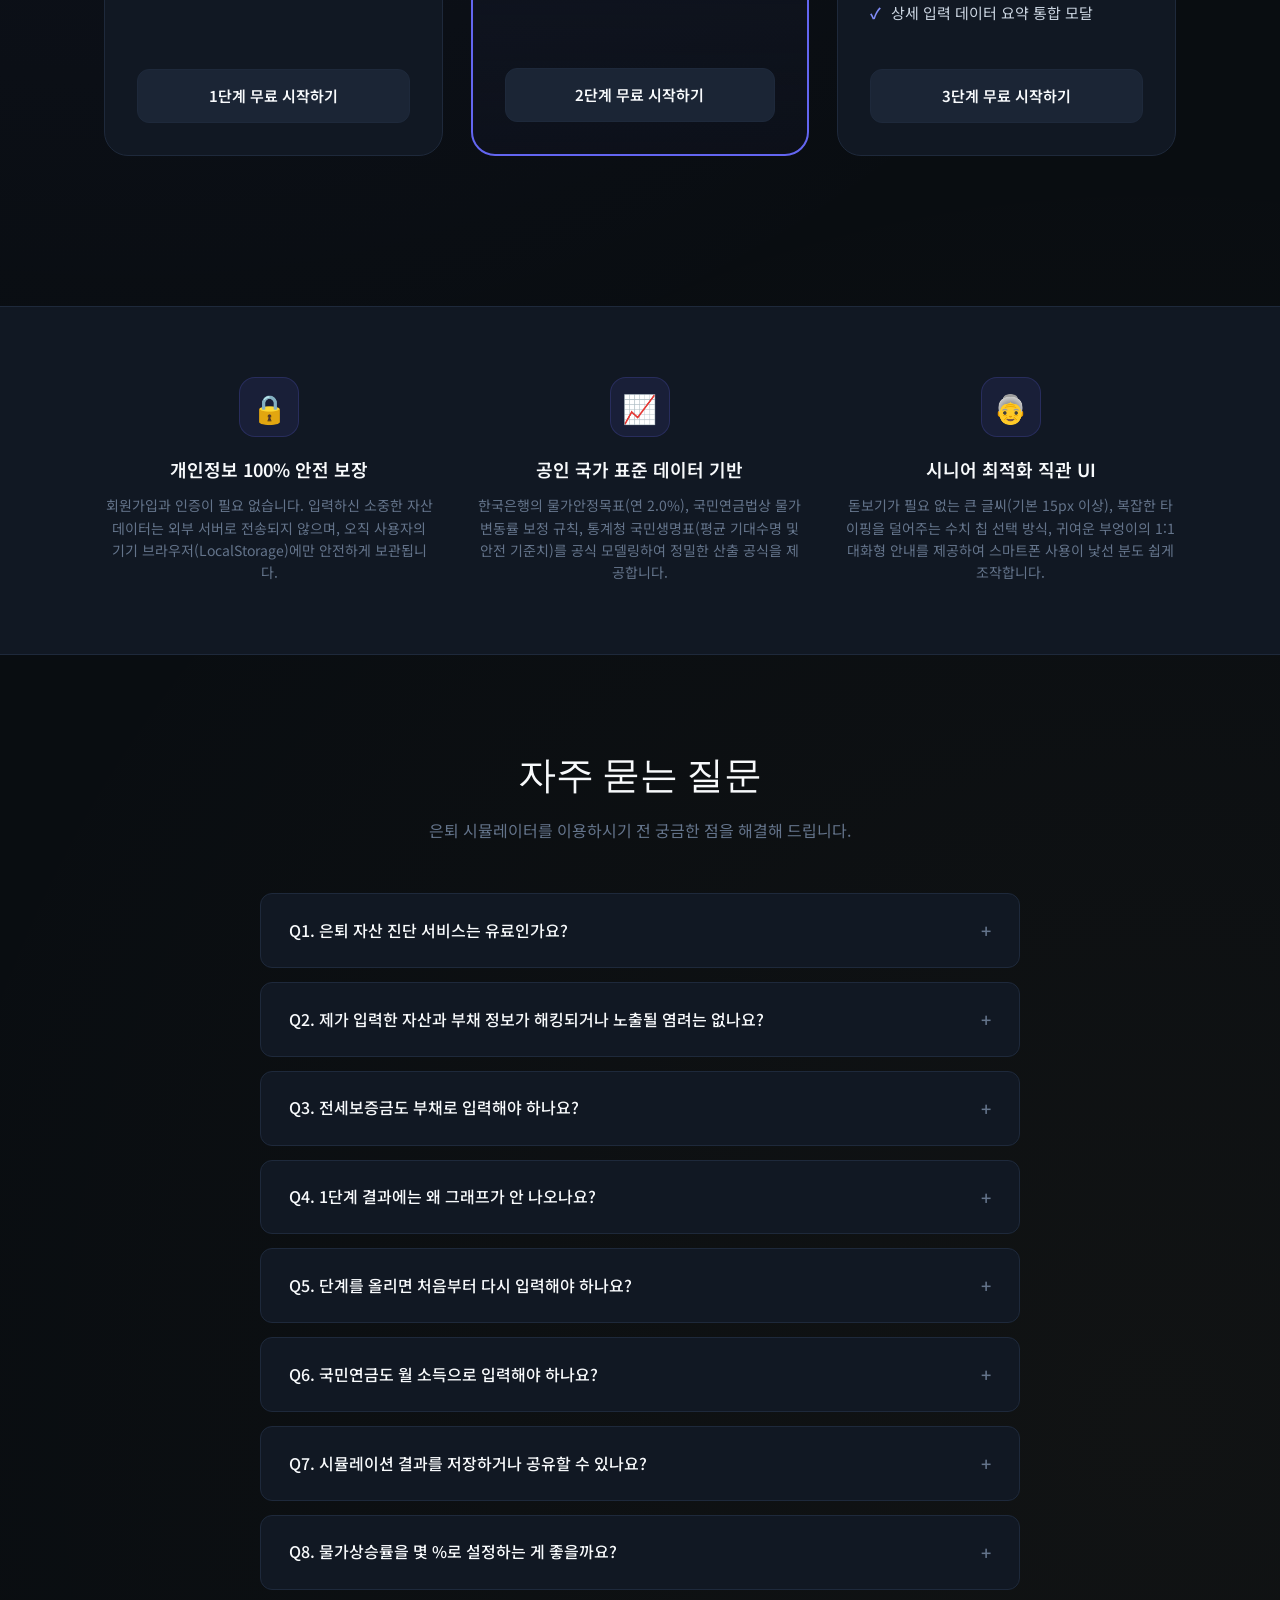
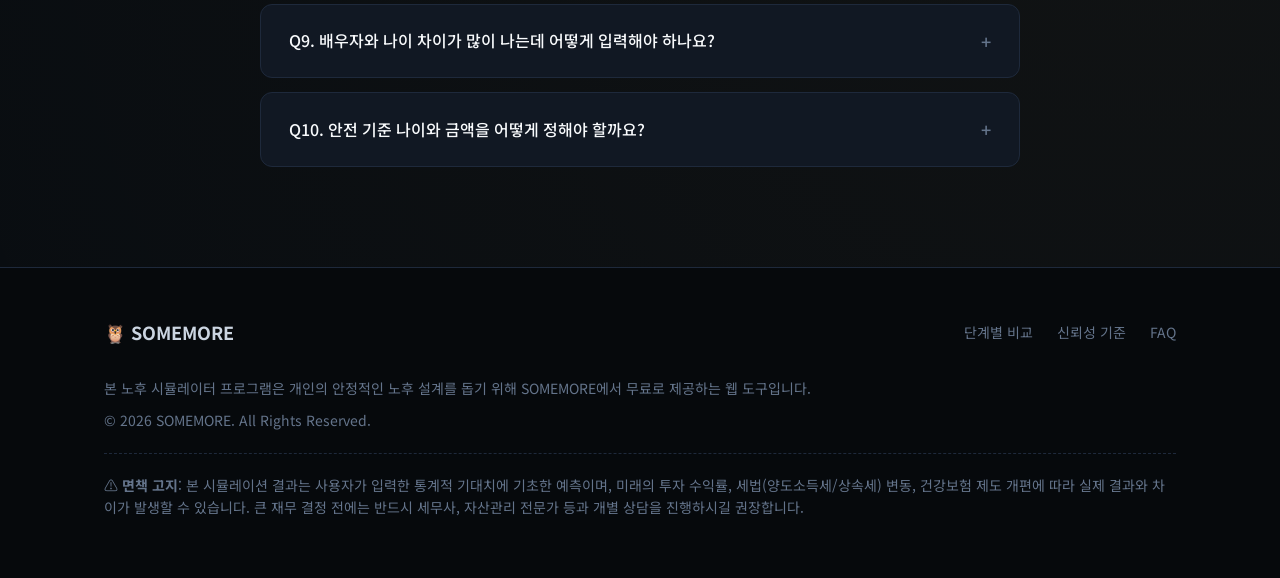
==== commit 733c0a8e: "feat: Remove Android APK download button (revert v16) - Remove '📱 앱 다운로드 (Android)' button from hero" ====
--- a/index.html
+++ b/index.html
@@ -68,13 +68,6 @@
           <span>⚡</span>
         </a>
         <a href="#levels" class="btn-large btn-secondary scroll-link">단계별 비교 보기</a>
-        <a href="https://github.com/mooja4870-cyber/cgt/raw/master/release/CGT.apk?raw=true"
-           class="btn-large btn-apk"
-           download="CGT.apk"
-           target="_blank">
-          <span>📱</span>
-          <span>앱 다운로드 (Android)</span>
-        </a>
       </div>
 
       <!-- Owl Assistant Illustration -->
@@ -413,11 +406,39 @@
       showToast('마이페이지 서비스 준비 중입니다! 🦉');
     });
 
-    // ── Streamlit iframe 내비게이션: postMessage 브릿지 ──
-    // components.html() 샌드박스에 allow-top-navigation 이 없어
-    // window.parent.location.href / target="_parent" 모두 차단됨.
-    // postMessage 는 샌드박스와 무관하게 부모 프레임으로 전달 가능.
-    // app.py 에 listener 가 등록되어 있어 메시지 수신 시 window.location.href 변경.
+    // ── Streamlit iframe 네비게이션 처리 ──
+    // components.html() 샌드박스: allow-same-origin O, allow-top-navigation X
+    // → window.parent.location.href 직접 할당: 차단됨
+    // → st.markdown(<script>): React DOMPurify가 script 제거 → 실행 안 됨
+    //
+    // 해결: allow-same-origin 권한으로 window.parent.document에 <script> 직접 삽입
+    // 삽입된 스크립트는 부모 window 컨텍스트에서 실행 → window.location.href 자유롭게 변경 가능
+    (function setupParentNav() {
+      try {
+        const p = window.parent;
+        if (!p || p === window) return; // 최상위 창이면 불필요
+
+        // 이미 리스너가 있으면 중복 등록 방지
+        if (p.__somemoreNavReady) return;
+        p.__somemoreNavReady = true;
+
+        // 부모 document에 script 태그 삽입 → 부모 컨텍스트에서 실행됨
+        const s = p.document.createElement('script');
+        s.textContent = `
+          window.addEventListener('message', function(e) {
+            if (e.data && e.data.type === 'somemore_navigate') {
+              window.location.href = e.data.url;
+            }
+          });
+        `;
+        p.document.head.appendChild(s);
+      } catch(err) {
+        // 크로스오리진이거나 접근 불가 환경 — postMessage만으로 폴백
+        console.warn('[somemore] parent script injection blocked:', err.message);
+      }
+    })();
+
+    // target="_parent" 링크 → postMessage 전송
     document.querySelectorAll('a[target="_parent"]').forEach(link => {
       link.addEventListener('click', function(e) {
         e.preventDefault();
--- a/index.css
+++ b/index.css
@@ -215,20 +215,6 @@
   box-shadow: 0 12px 32px rgba(99, 102, 241, 0.45);
 }
 
-.btn-apk {
-  background: var(--green-soft);
-  border: 1px solid rgba(16, 185, 129, 0.3);
-  color: var(--green);
-}
-
-.btn-apk:hover {
-  background: var(--green);
-  border-color: var(--green);
-  color: var(--bg);
-  transform: translateY(-2px);
-  box-shadow: 0 8px 24px rgba(16, 185, 129, 0.3);
-}
-
 .btn-secondary {
   background: var(--bg-card);
   border: 1px solid var(--border);
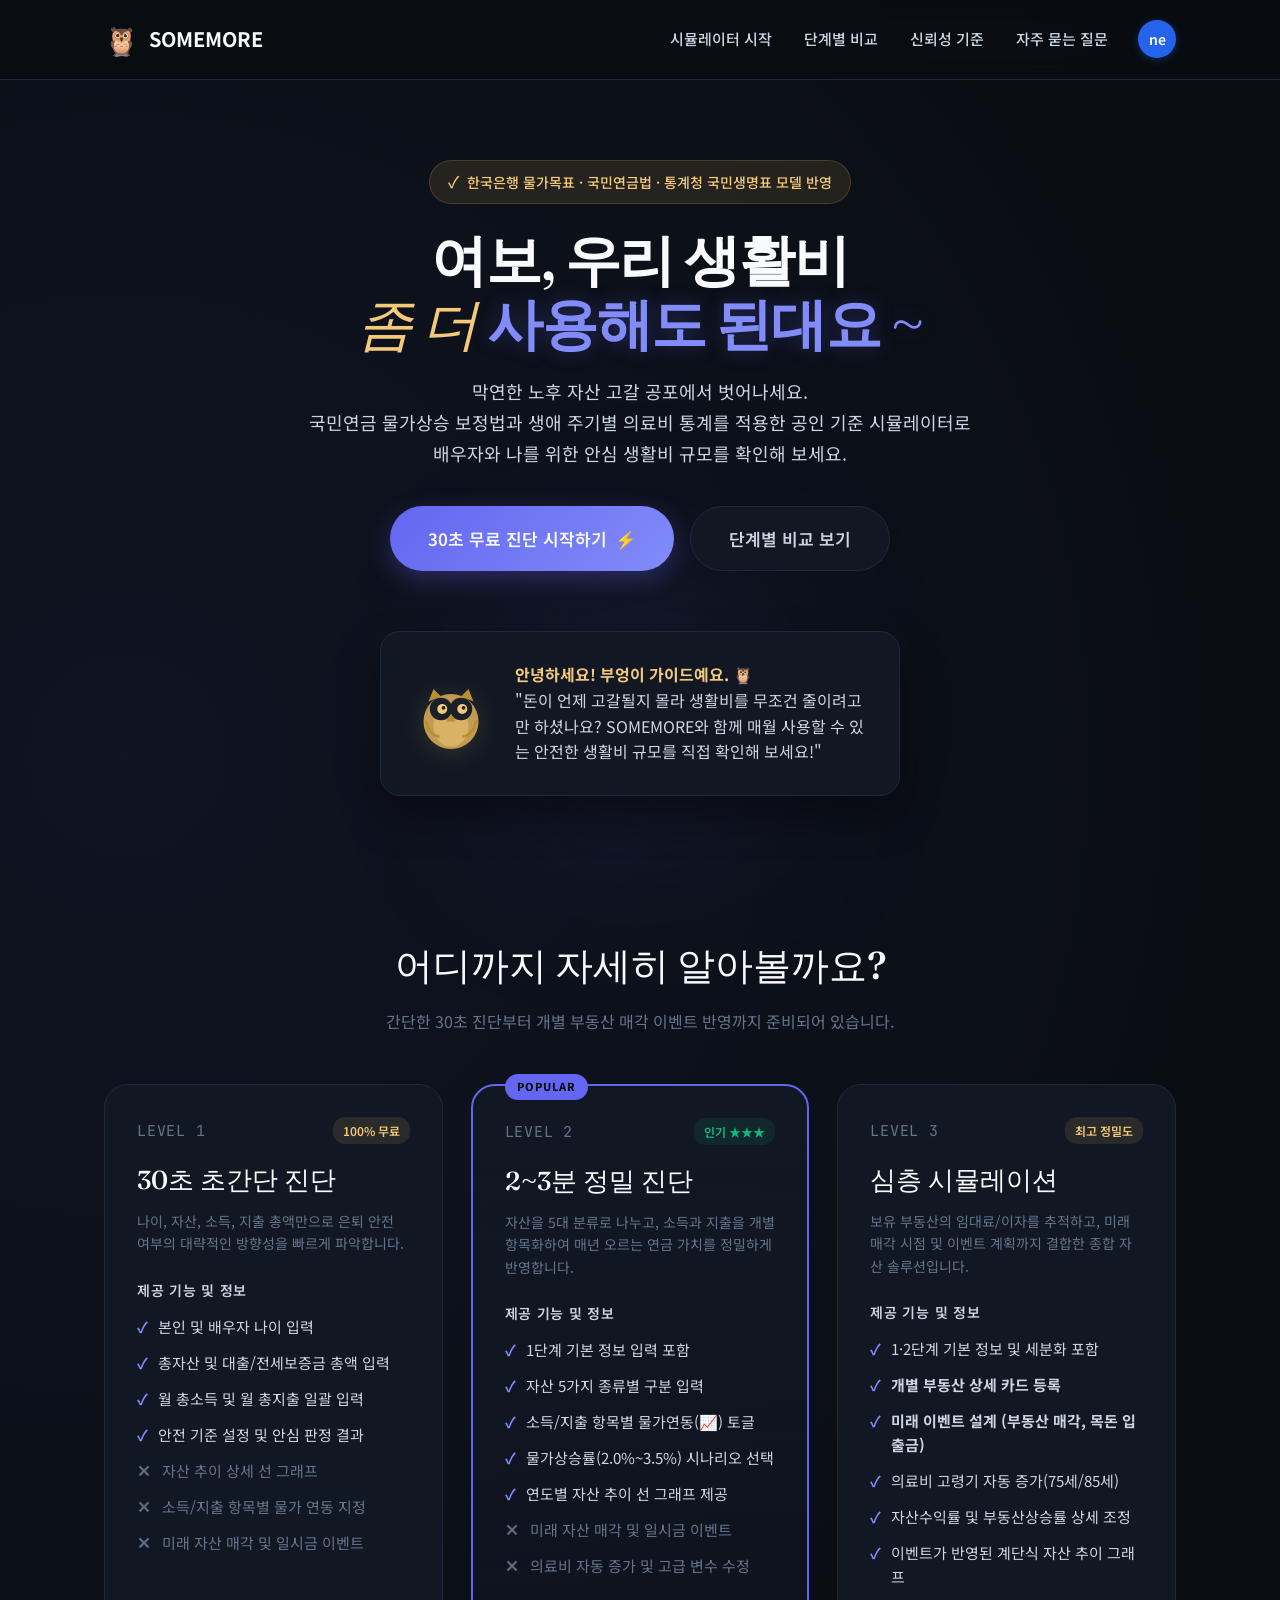
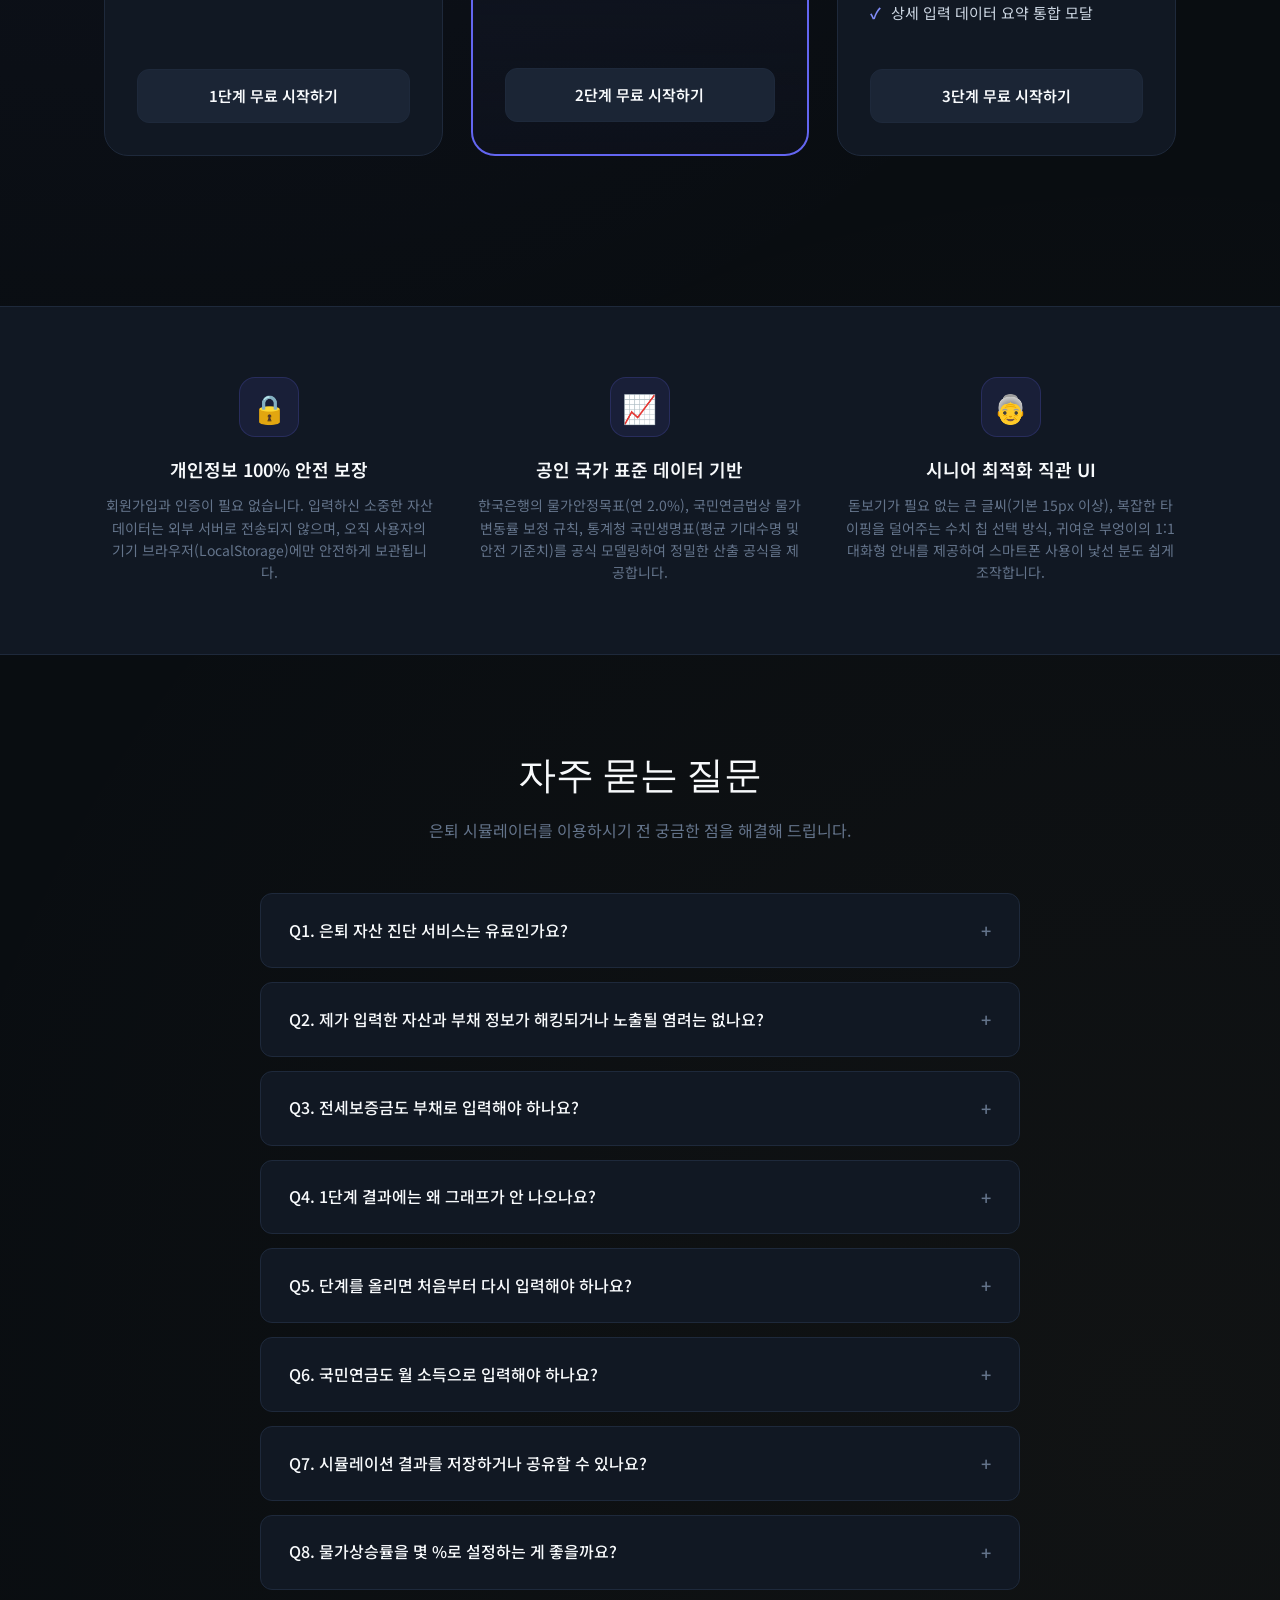
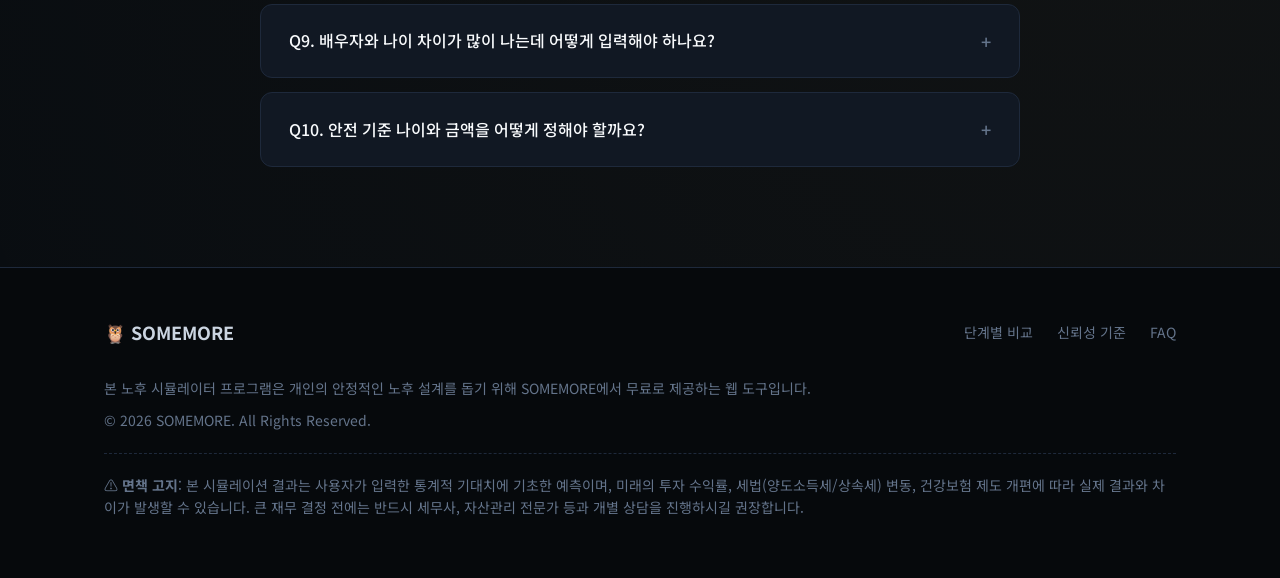
==== commit 6b9655c2: "style: Add line break in hero description text Split hero desc into two lines after '벗어나세요.'  Co-Aut" ====
--- a/index.html
+++ b/index.html
@@ -60,7 +60,8 @@
         <em>좀 더</em> <span class="glow">사용해도 된대요 ~</span>
       </h1>
       <p class="hero-desc">
-        막연한 노후 자산 고갈 공포에서 벗어나세요. 국민연금 물가상승 보정법과 생애 주기별 의료비 통계를 적용한 공인 기준 시뮬레이터로 배우자와 나를 위한 안심 생활비 규모를 확인해 보세요.
+        막연한 노후 자산 고갈 공포에서 벗어나세요.<br>
+        국민연금 물가상승 보정법과 생애 주기별 의료비 통계를 적용한 공인 기준 시뮬레이터로 배우자와 나를 위한 안심 생활비 규모를 확인해 보세요.
       </p>
       <div class="hero-actions">
         <a href="/?page=sim&startLevel=1" class="btn-large btn-primary" target="_parent">
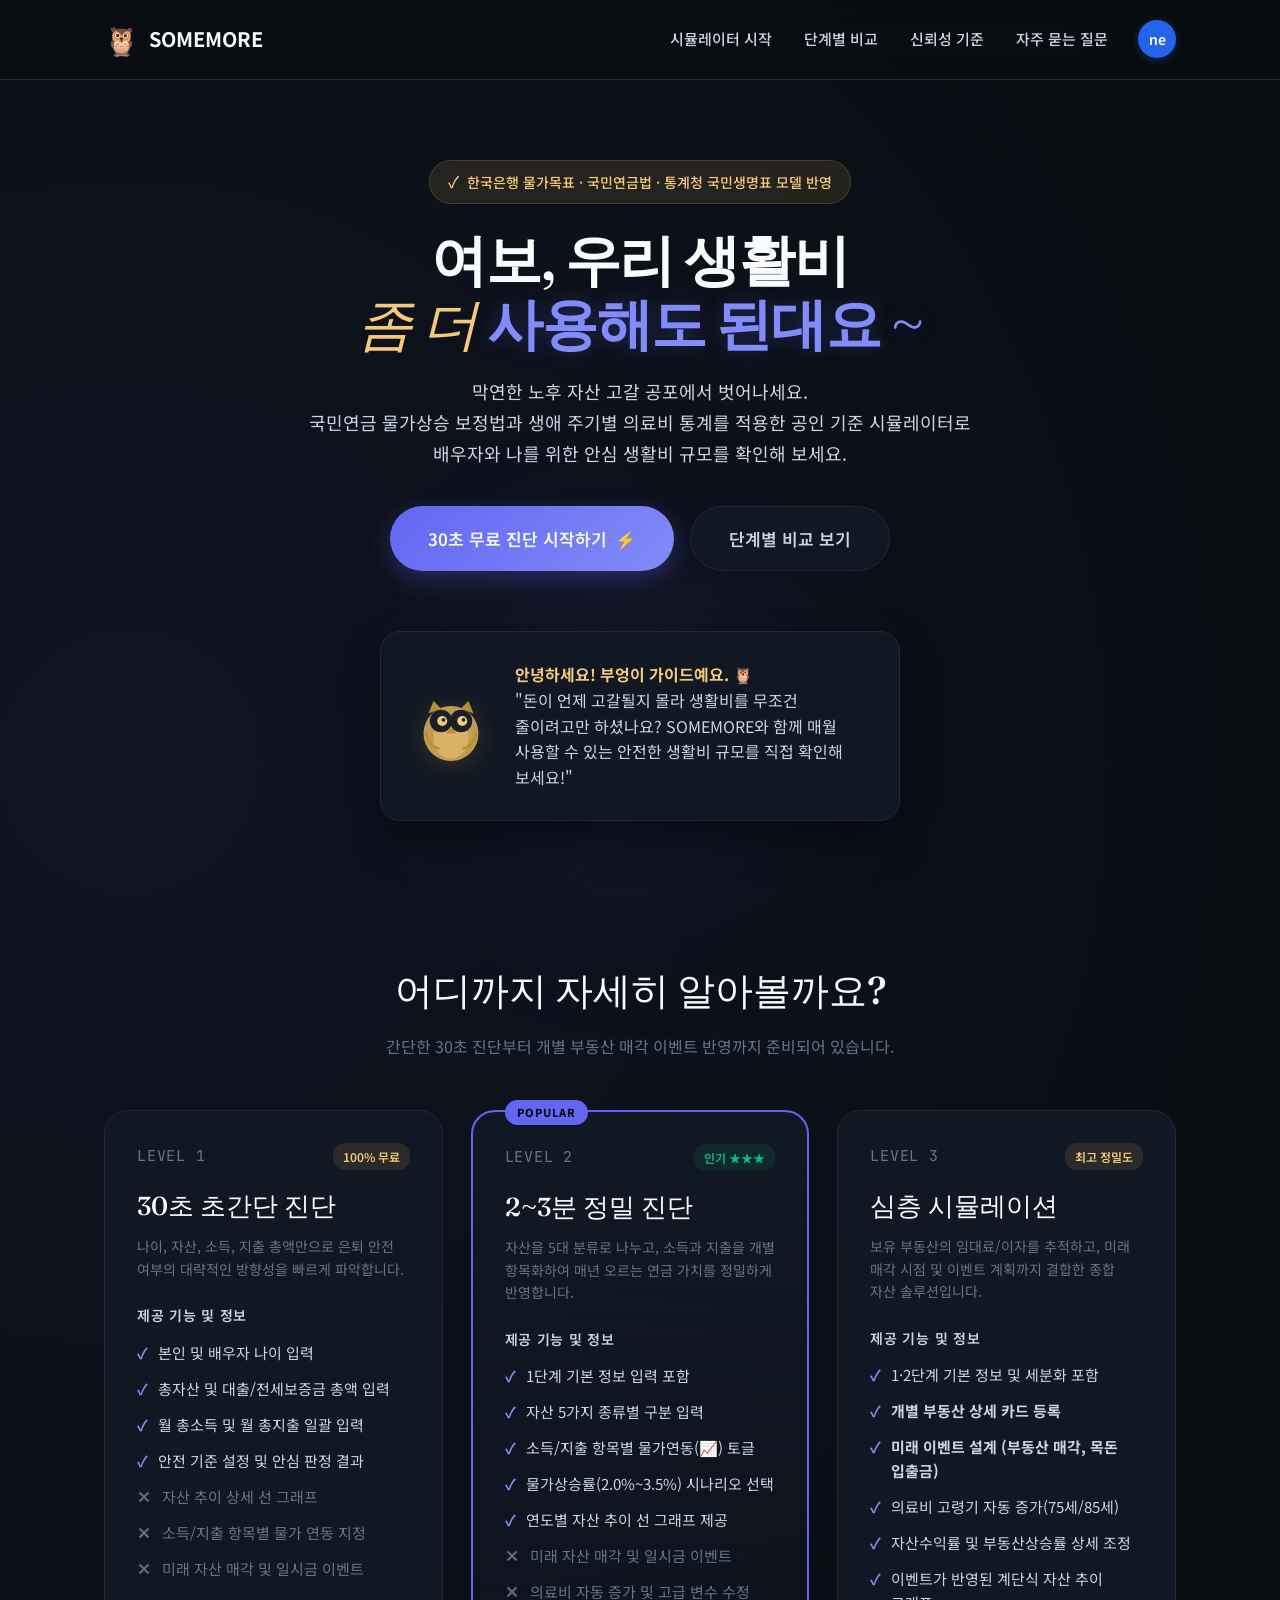
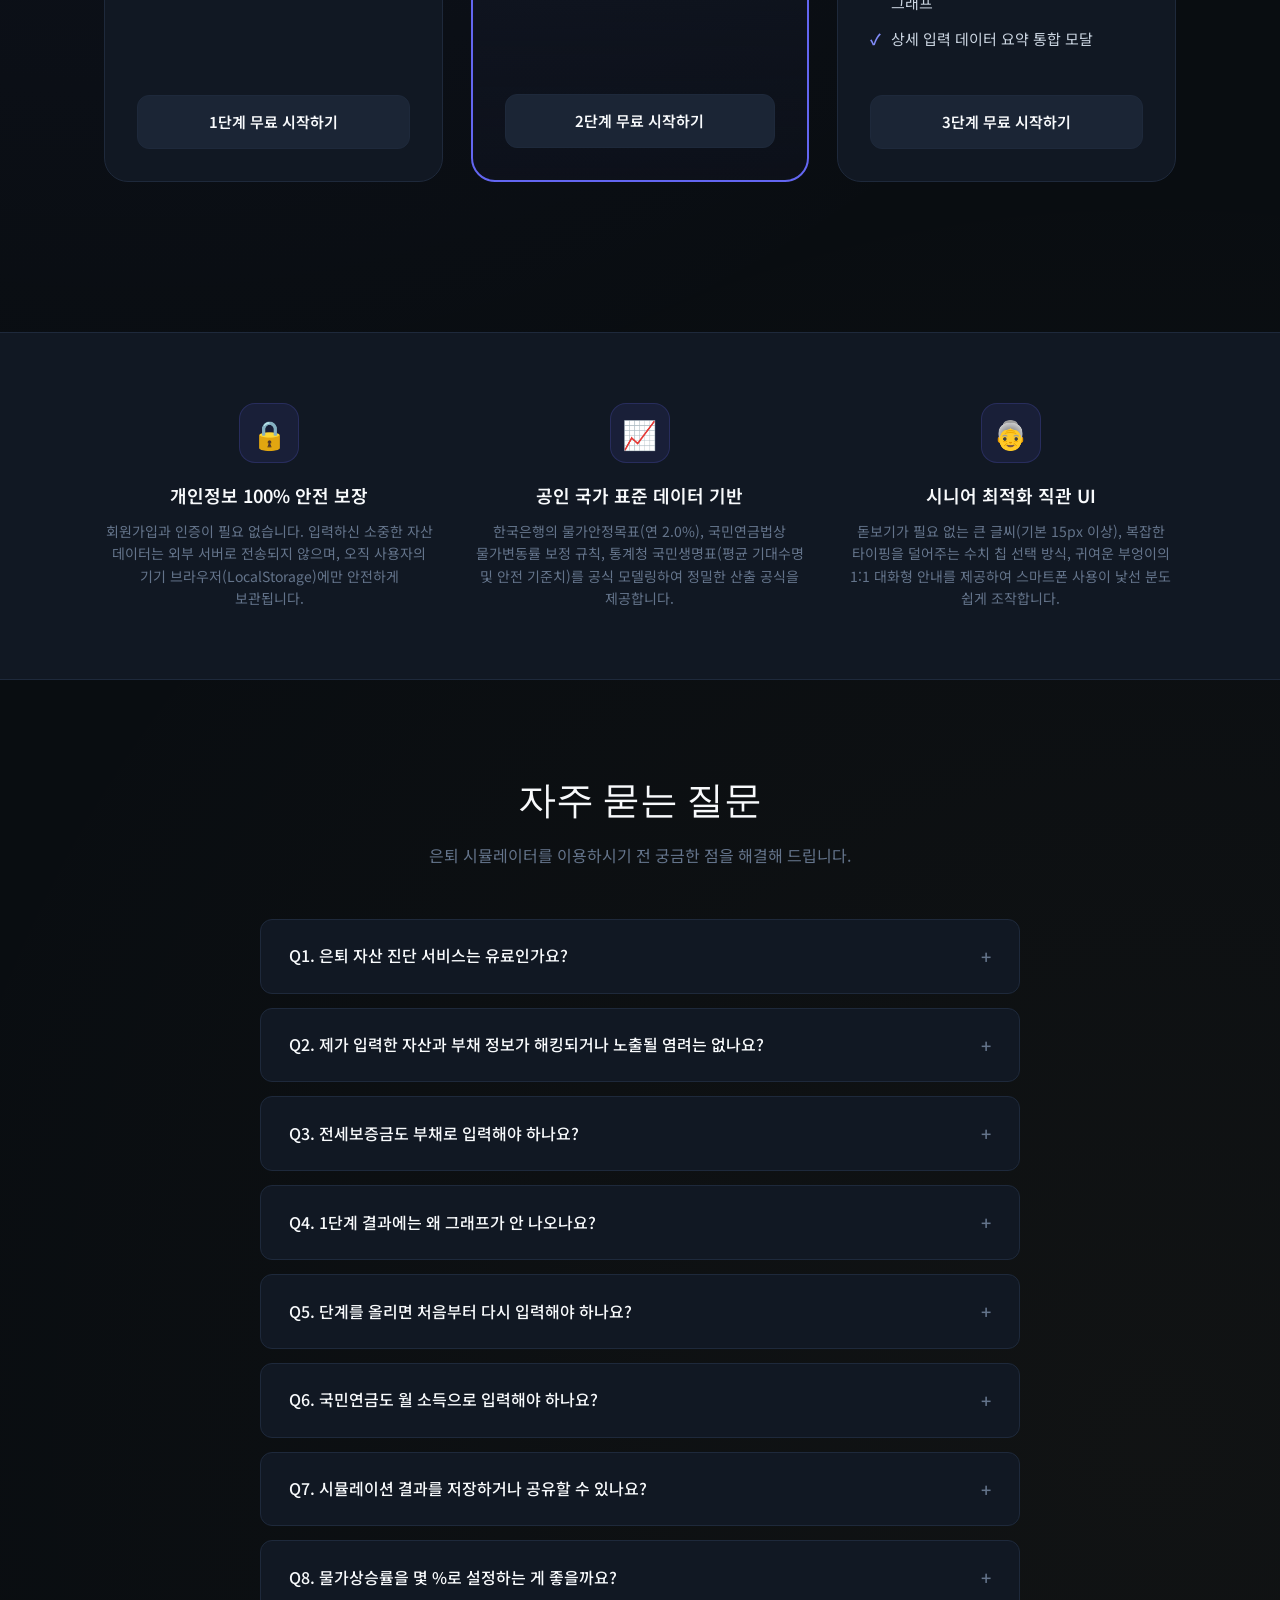
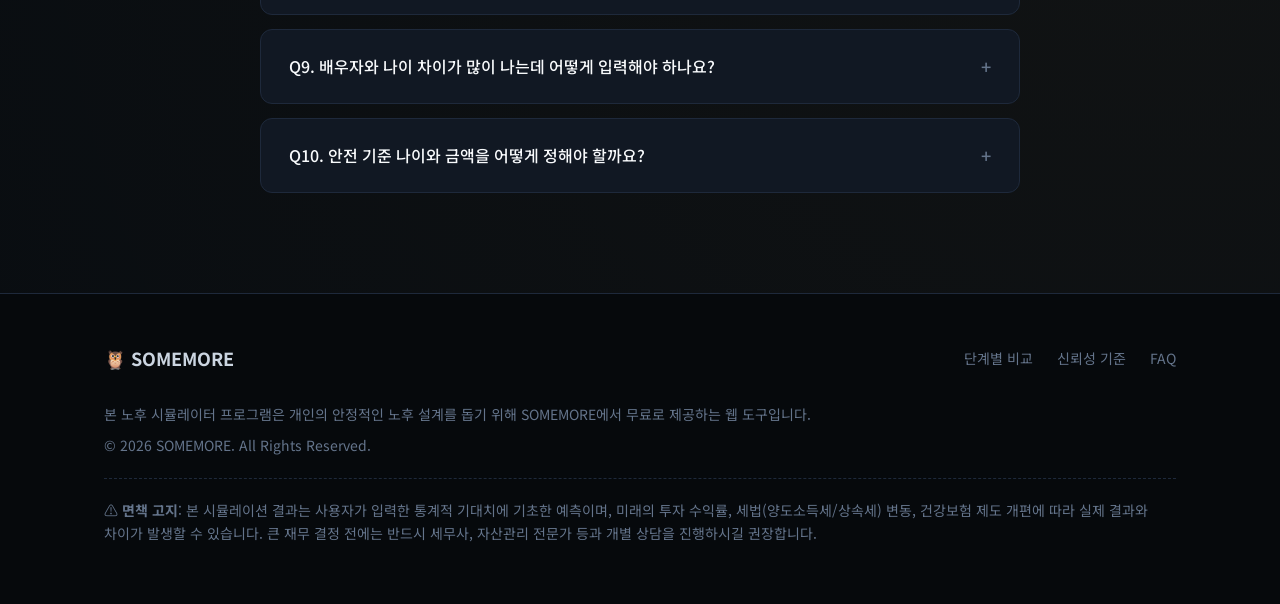
==== commit 351d2f06: "fix: 로고 클릭 시 홈 화면 이동 오류 수정" ====
--- a/index.html
+++ b/index.html
@@ -439,12 +439,14 @@
       }
     })();
 
-    // target="_parent" 링크 → postMessage 전송
+    // target="_parent" 링크 → postMessage 전송 (iframe 내부에서만)
     document.querySelectorAll('a[target="_parent"]').forEach(link => {
       link.addEventListener('click', function(e) {
-        e.preventDefault();
-        const url = this.getAttribute('href');
-        window.parent.postMessage({ type: 'somemore_navigate', url: url }, '*');
+        if (window.parent !== window) {
+          e.preventDefault();
+          const url = this.getAttribute('href');
+          window.parent.postMessage({ type: 'somemore_navigate', url: url }, '*');
+        }
       });
     });
   </script>
--- a/index.css
+++ b/index.css
@@ -34,6 +34,9 @@
   box-sizing: border-box;
   margin: 0;
   padding: 0;
+  /* 한 단어(어절)가 두 줄에 걸쳐 쪼개지지 않도록 — 공백 단위로만 줄바꿈 */
+  word-break: keep-all;
+  overflow-wrap: break-word;
 }
 
 body {
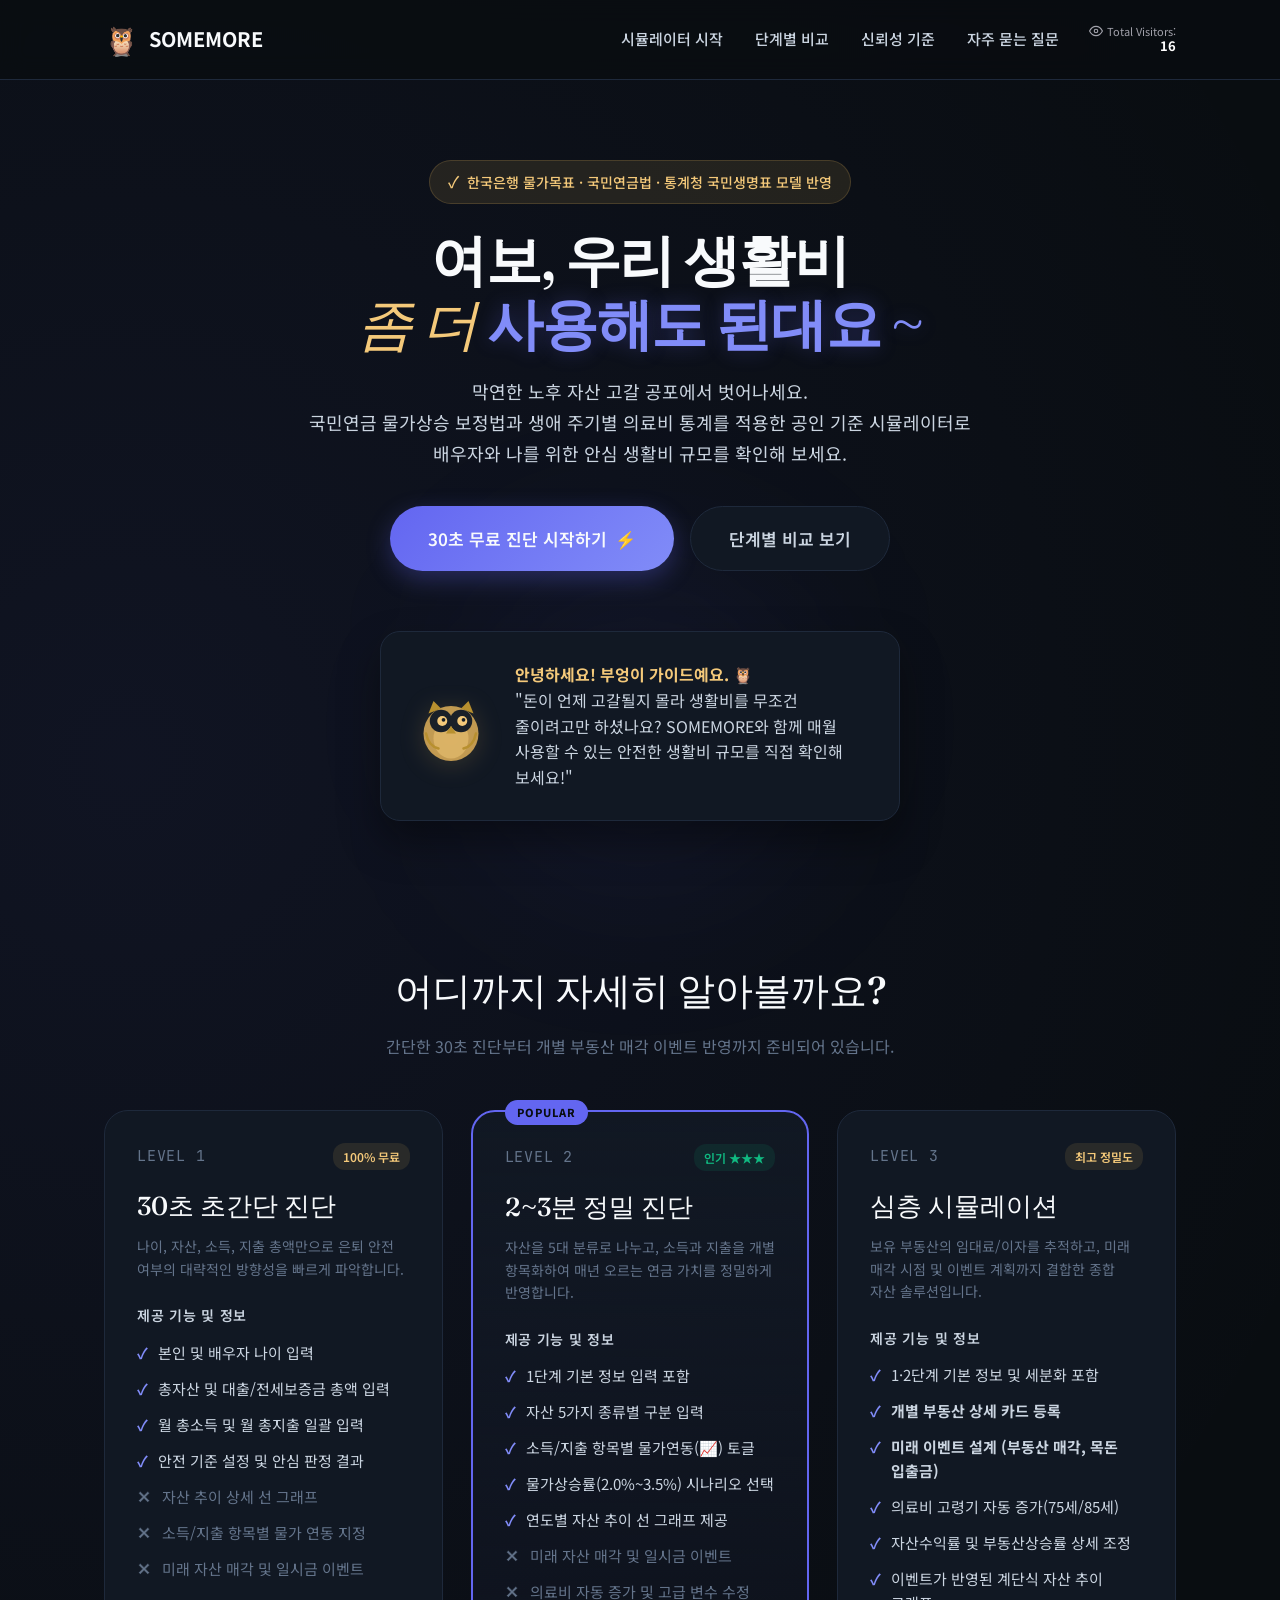
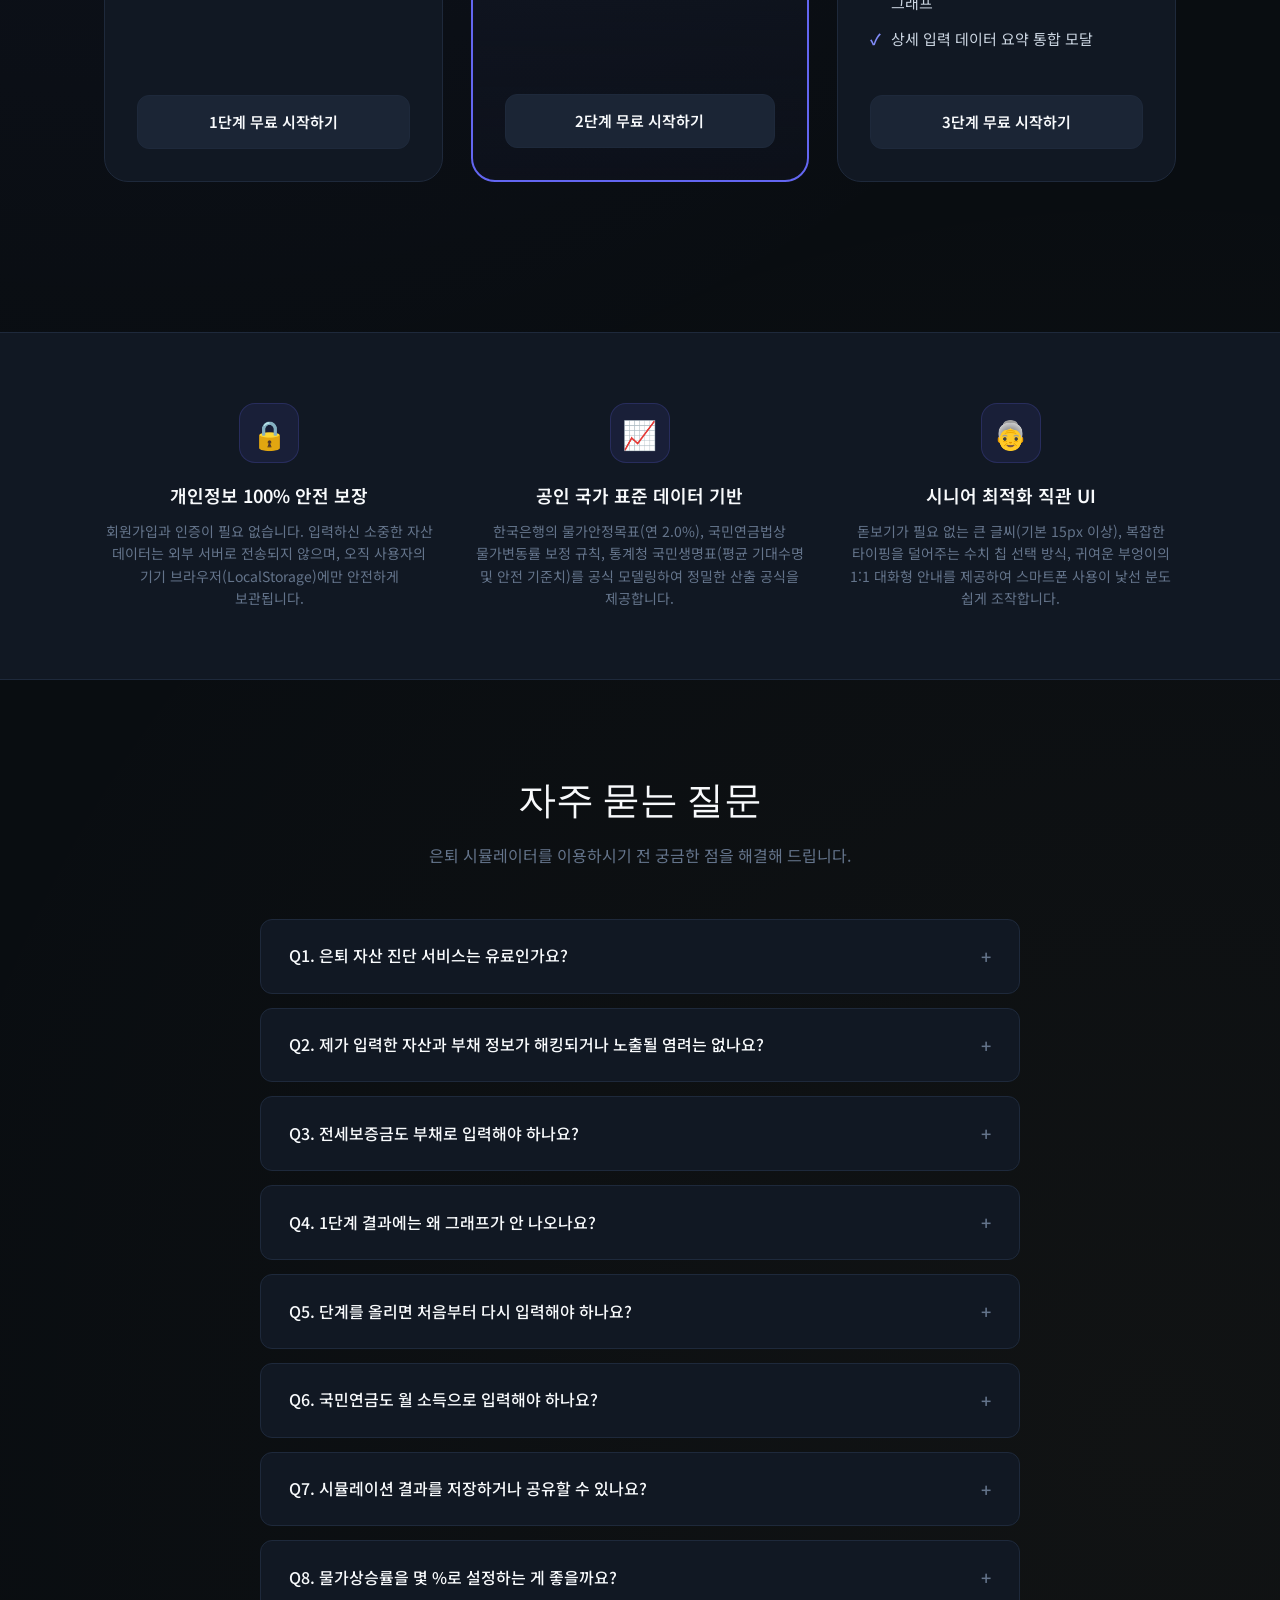
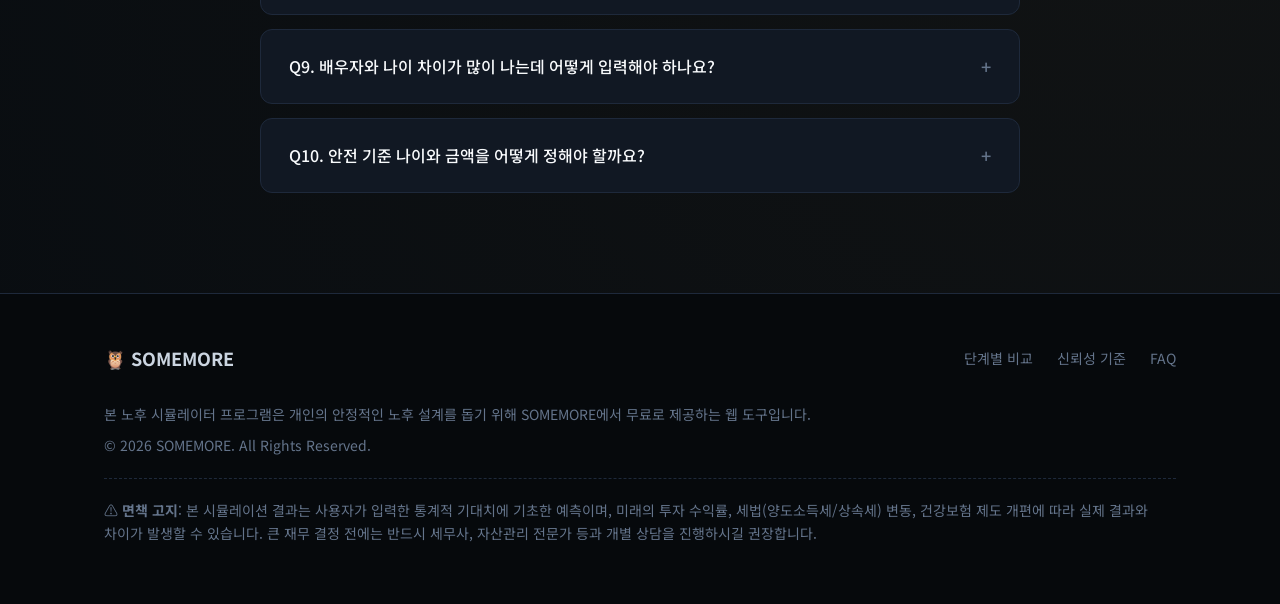
==== commit a7c2e0f2: "feat: 프로필 버튼을 방문자 수 표시 UI로 대체" ====
--- a/index.html
+++ b/index.html
@@ -35,14 +35,18 @@
         <span>SOMEMORE</span>
       </a>
       <nav class="nav-links" style="margin-left: auto; margin-right: 30px;">
-        <a href="/?page=sim&startLevel=1" class="nav-link" target="_parent">시뮬레이터 시작</a>
+        <a href="sim_v8.html?startLevel=1" class="nav-link" target="_parent">시뮬레이터 시작</a>
         <a href="#levels" class="nav-link scroll-link">단계별 비교</a>
         <a href="#trust" class="nav-link scroll-link">신뢰성 기준</a>
         <a href="#faq" class="nav-link scroll-link">자주 묻는 질문</a>
       </nav>
       <div style="display: flex; align-items: center; gap: 20px;">
-        <div id="profileBtn" style="width: 38px; height: 38px; border-radius: 50%; background: #2563eb; color: #fff; display: flex; align-items: center; justify-content: center; font-size: 14px; font-weight: 600; cursor: pointer; box-shadow: 0 2px 8px rgba(37, 99, 235, 0.3);" title="마이페이지">
-          <span>ne</span>
+        <div id="visitorCounter" style="display: flex; flex-direction: column; align-items: flex-end; font-size: 11px; color: #a1a1aa; line-height: 1.3;">
+          <div style="display: flex; align-items: center; gap: 4px;">
+            <svg xmlns="http://www.w3.org/2000/svg" width="14" height="14" viewBox="0 0 24 24" fill="none" stroke="currentColor" stroke-width="2" stroke-linecap="round" stroke-linejoin="round"><path d="M1 12s4-8 11-8 11 8 11 8-4 8-11 8-11-8-11-8z"></path><circle cx="12" cy="12" r="3"></circle></svg>
+            <span>Total Visitors:</span>
+          </div>
+          <div style="font-weight: 700; font-size: 13px; color: #fff;">16</div>
         </div>
       </div>
     </div>
@@ -64,7 +68,7 @@
         국민연금 물가상승 보정법과 생애 주기별 의료비 통계를 적용한 공인 기준 시뮬레이터로 배우자와 나를 위한 안심 생활비 규모를 확인해 보세요.
       </p>
       <div class="hero-actions">
-        <a href="/?page=sim&startLevel=1" class="btn-large btn-primary" target="_parent">
+        <a href="sim_v8.html?startLevel=1" class="btn-large btn-primary" target="_parent">
           <span>30초 무료 진단 시작하기</span>
           <span>⚡</span>
         </a>
@@ -125,7 +129,7 @@
             <li class="dim">소득/지출 항목별 물가 연동 지정</li>
             <li class="dim">미래 자산 매각 및 일시금 이벤트</li>
           </ul>
-          <a href="/?page=sim&startLevel=1" class="card-cta" target="_parent">1단계 무료 시작하기</a>
+          <a href="sim_v8.html?startLevel=1" class="card-cta" target="_parent">1단계 무료 시작하기</a>
         </div>
 
         <!-- Level 2 Card (Featured) -->
@@ -146,7 +150,7 @@
             <li class="dim">미래 자산 매각 및 일시금 이벤트</li>
             <li class="dim">의료비 자동 증가 및 고급 변수 수정</li>
           </ul>
-          <a href="/?page=sim&startLevel=2" class="card-cta" target="_parent">2단계 무료 시작하기</a>
+          <a href="sim_v8.html?startLevel=2" class="card-cta" target="_parent">2단계 무료 시작하기</a>
         </div>
 
         <!-- Level 3 Card -->
@@ -167,7 +171,7 @@
             <li>이벤트가 반영된 계단식 자산 추이 그래프</li>
             <li>상세 입력 데이터 요약 통합 모달</li>
           </ul>
-          <a href="/?page=sim&startLevel=3" class="card-cta" target="_parent">3단계 무료 시작하기</a>
+          <a href="sim_v8.html?startLevel=3" class="card-cta" target="_parent">3단계 무료 시작하기</a>
         </div>
       </div>
     </div>
@@ -403,9 +407,7 @@
       }, 2500);
     }
 
-    document.getElementById('profileBtn').addEventListener('click', () => {
-      showToast('마이페이지 서비스 준비 중입니다! 🦉');
-    });
+
 
     // ── Streamlit iframe 네비게이션 처리 ──
     // components.html() 샌드박스: allow-same-origin O, allow-top-navigation X
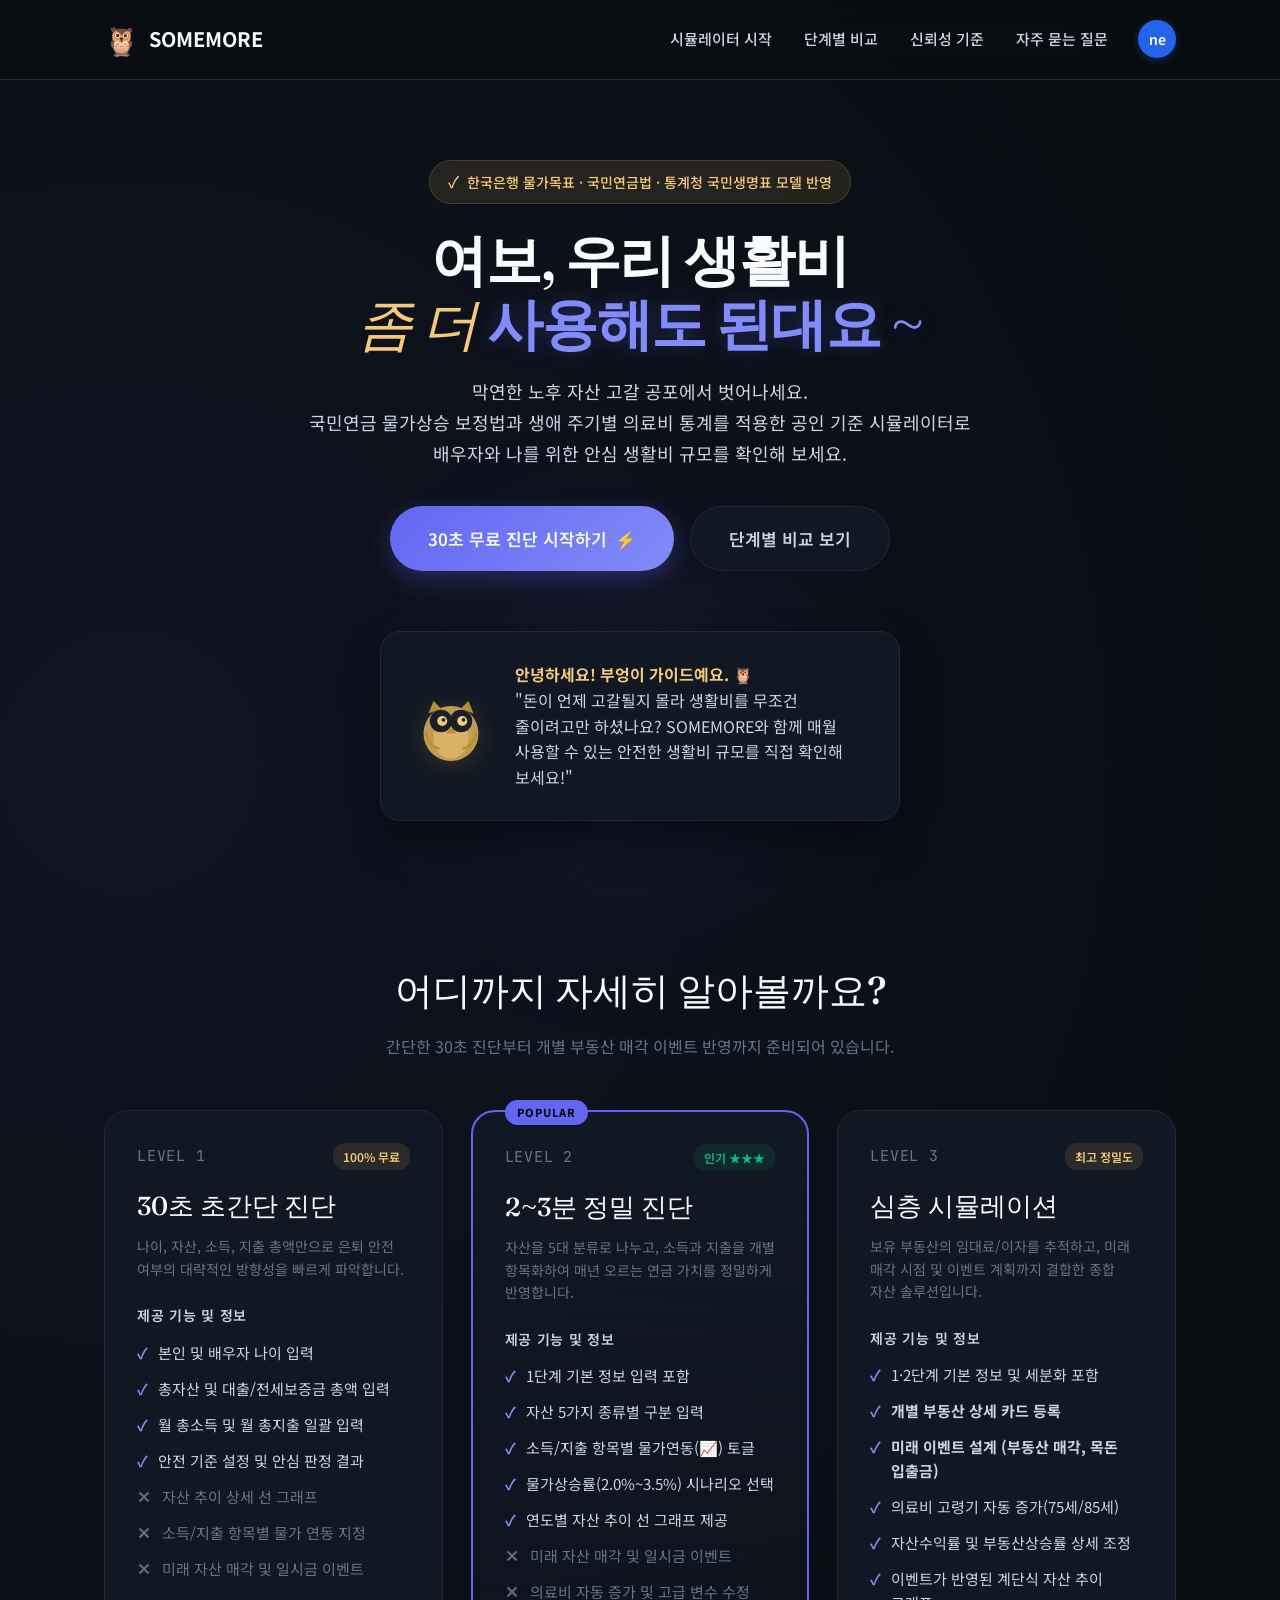
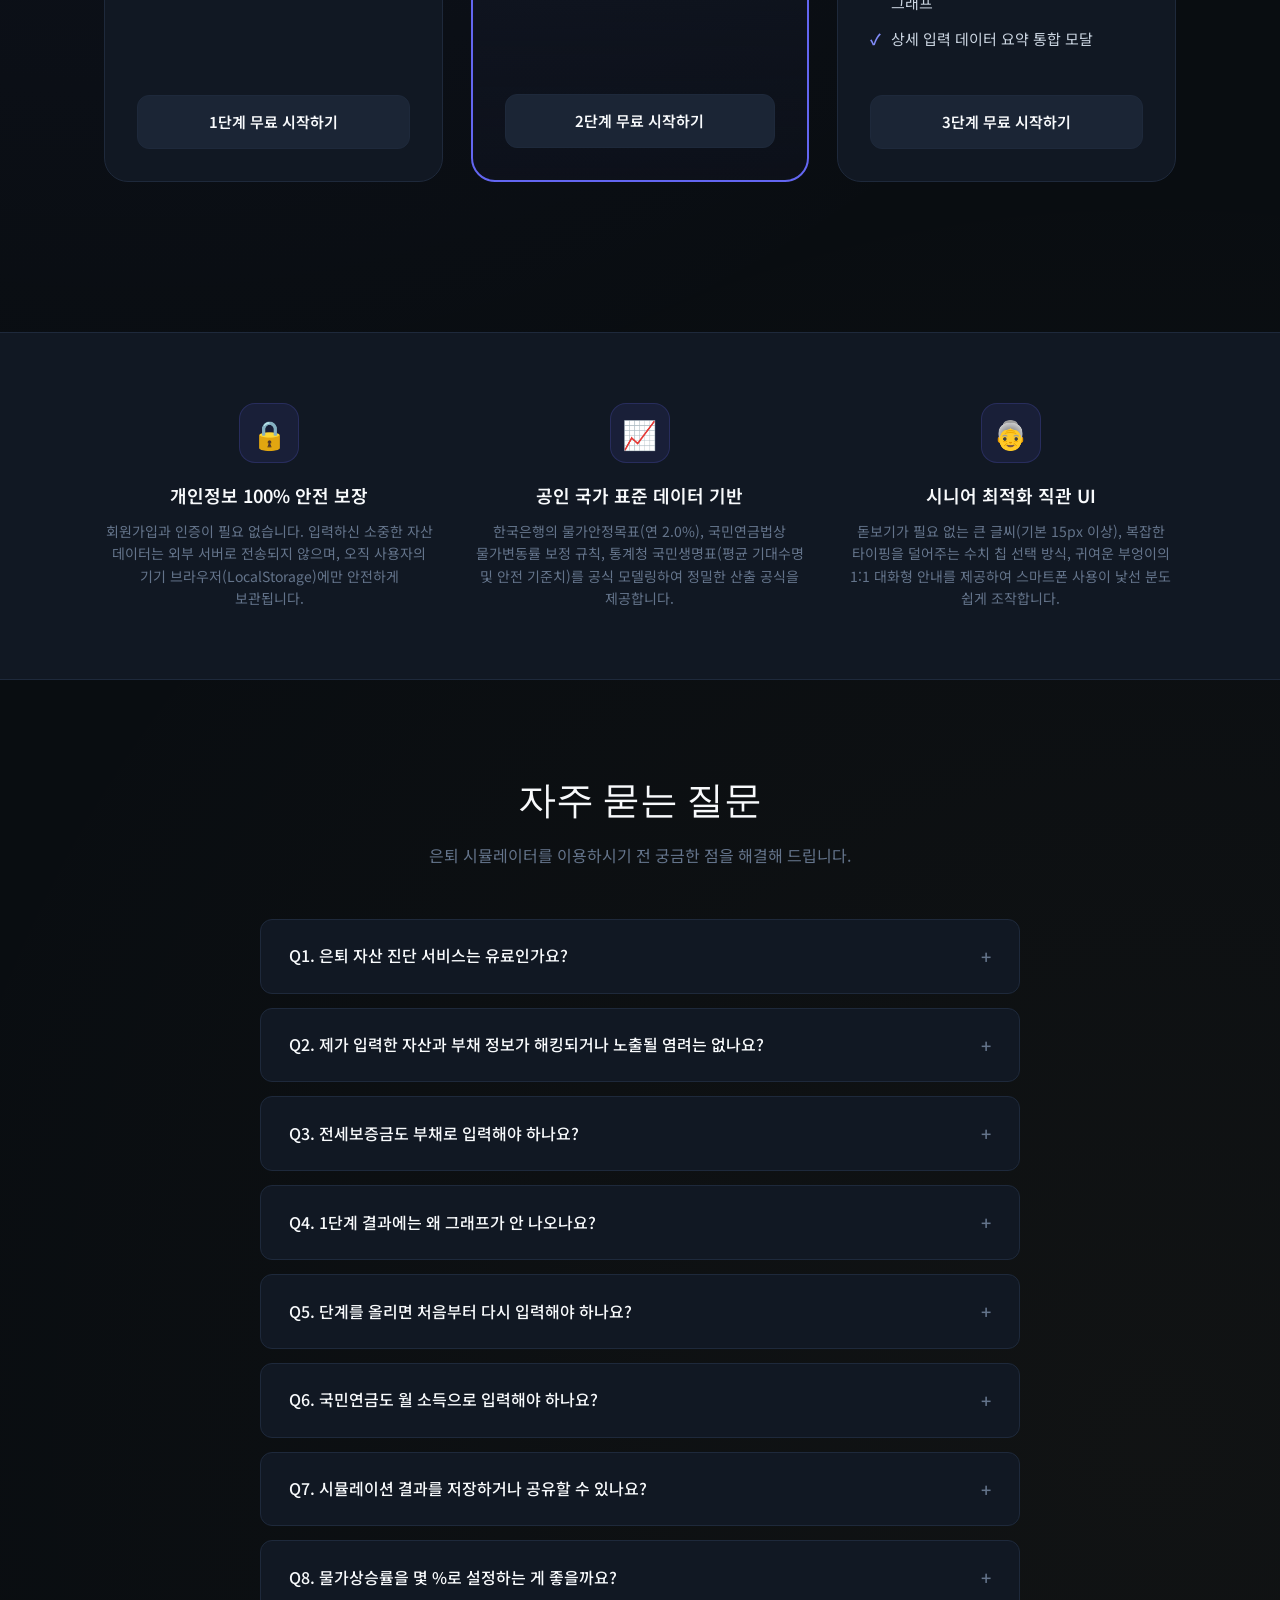
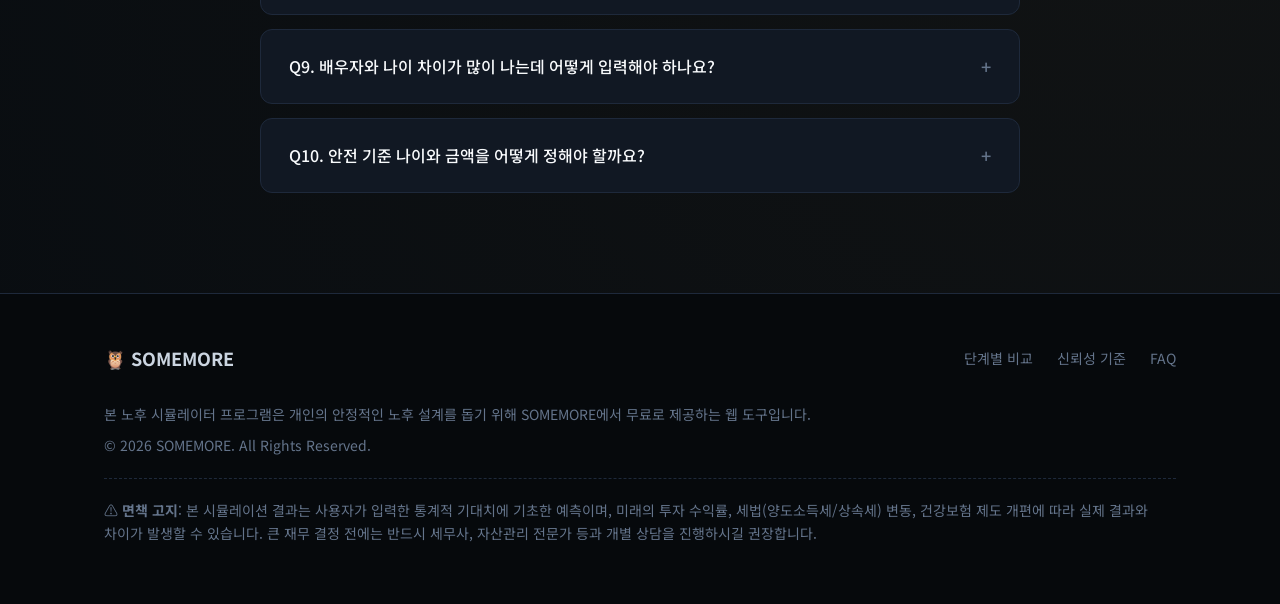
==== commit b8c94e4b: "fix: 방문자 수 표시 기능 롤백 (프로필 버튼 복구)" ====
--- a/index.html
+++ b/index.html
@@ -41,12 +41,8 @@
         <a href="#faq" class="nav-link scroll-link">자주 묻는 질문</a>
       </nav>
       <div style="display: flex; align-items: center; gap: 20px;">
-        <div id="visitorCounter" style="display: flex; flex-direction: column; align-items: flex-end; font-size: 11px; color: #a1a1aa; line-height: 1.3;">
-          <div style="display: flex; align-items: center; gap: 4px;">
-            <svg xmlns="http://www.w3.org/2000/svg" width="14" height="14" viewBox="0 0 24 24" fill="none" stroke="currentColor" stroke-width="2" stroke-linecap="round" stroke-linejoin="round"><path d="M1 12s4-8 11-8 11 8 11 8-4 8-11 8-11-8-11-8z"></path><circle cx="12" cy="12" r="3"></circle></svg>
-            <span>Total Visitors:</span>
-          </div>
-          <div style="font-weight: 700; font-size: 13px; color: #fff;">16</div>
+        <div id="profileBtn" style="width: 38px; height: 38px; border-radius: 50%; background: #2563eb; color: #fff; display: flex; align-items: center; justify-content: center; font-size: 14px; font-weight: 600; cursor: pointer; box-shadow: 0 2px 8px rgba(37, 99, 235, 0.3);" title="마이페이지">
+          <span>ne</span>
         </div>
       </div>
     </div>
@@ -407,7 +403,9 @@
       }, 2500);
     }
 
-
+    document.getElementById('profileBtn').addEventListener('click', () => {
+      showToast('마이페이지 서비스 준비 중입니다! 🦉');
+    });
 
     // ── Streamlit iframe 네비게이션 처리 ──
     // components.html() 샌드박스: allow-same-origin O, allow-top-navigation X
